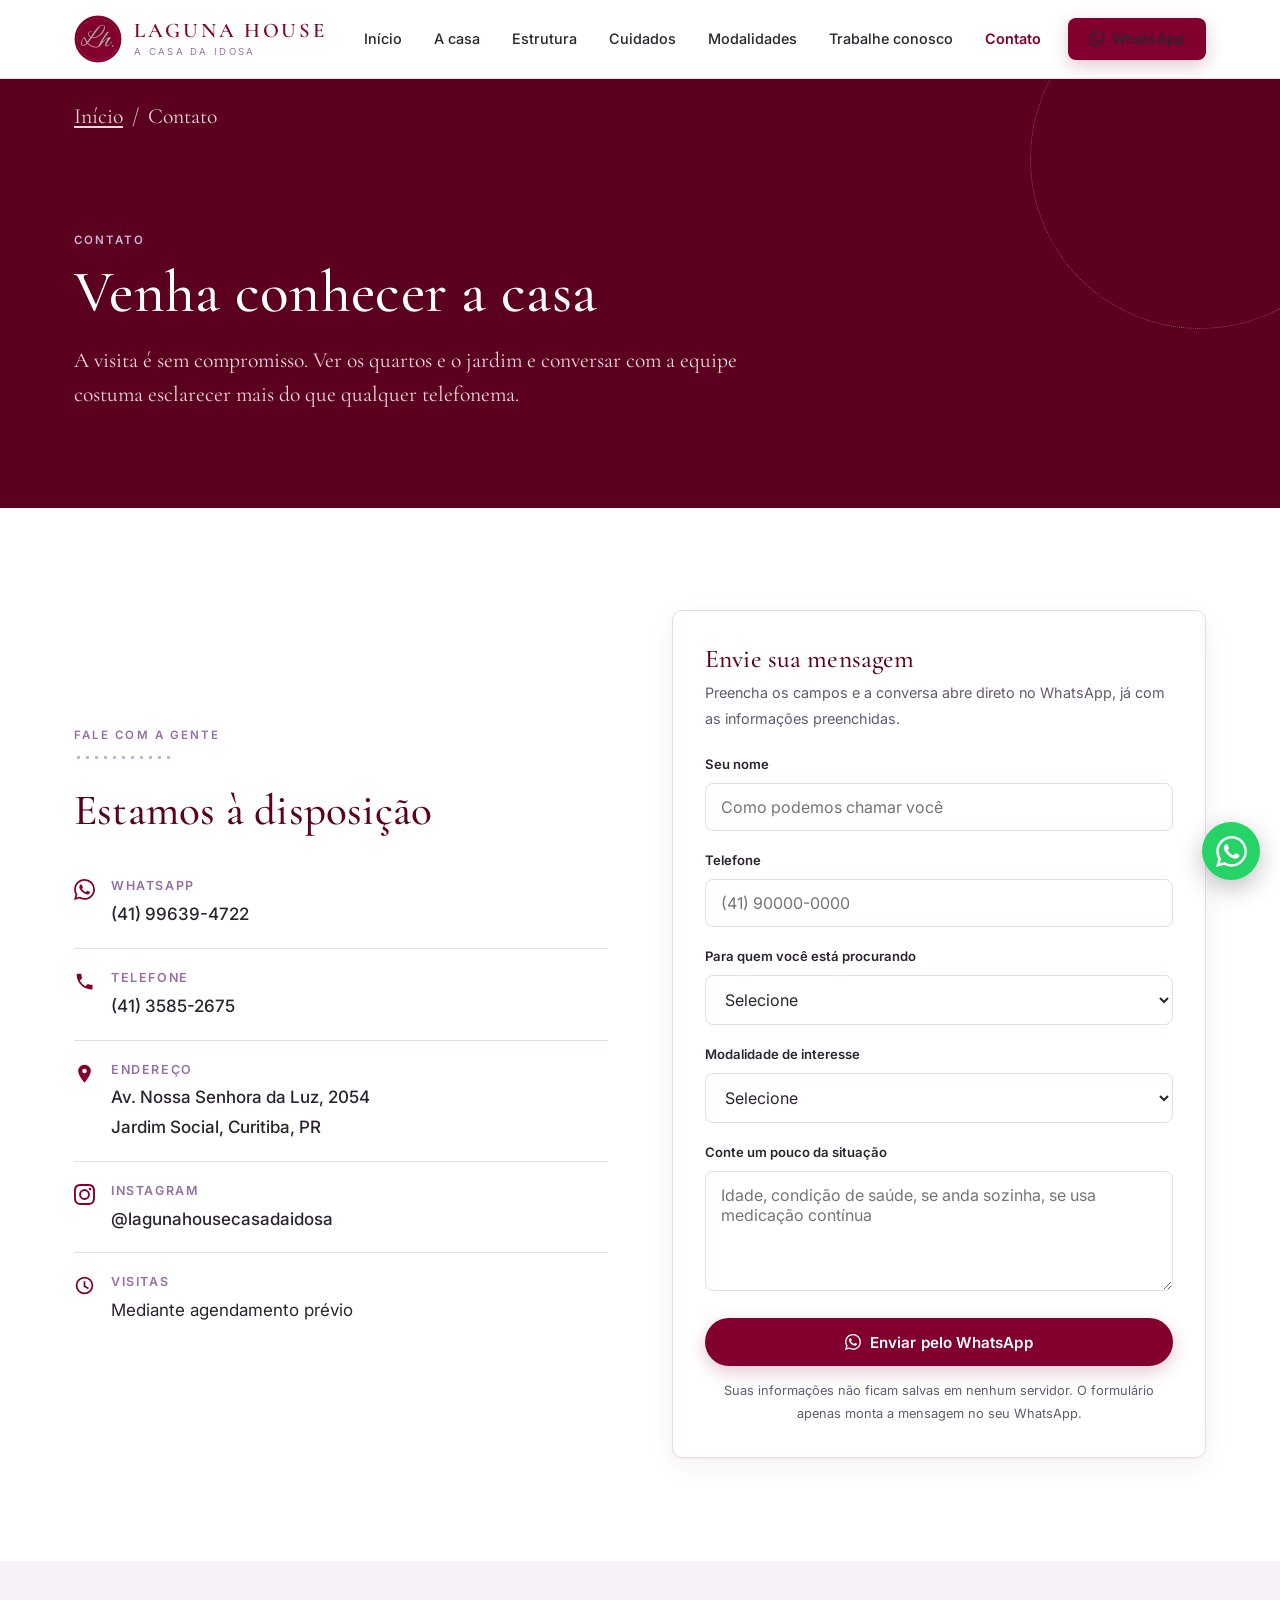
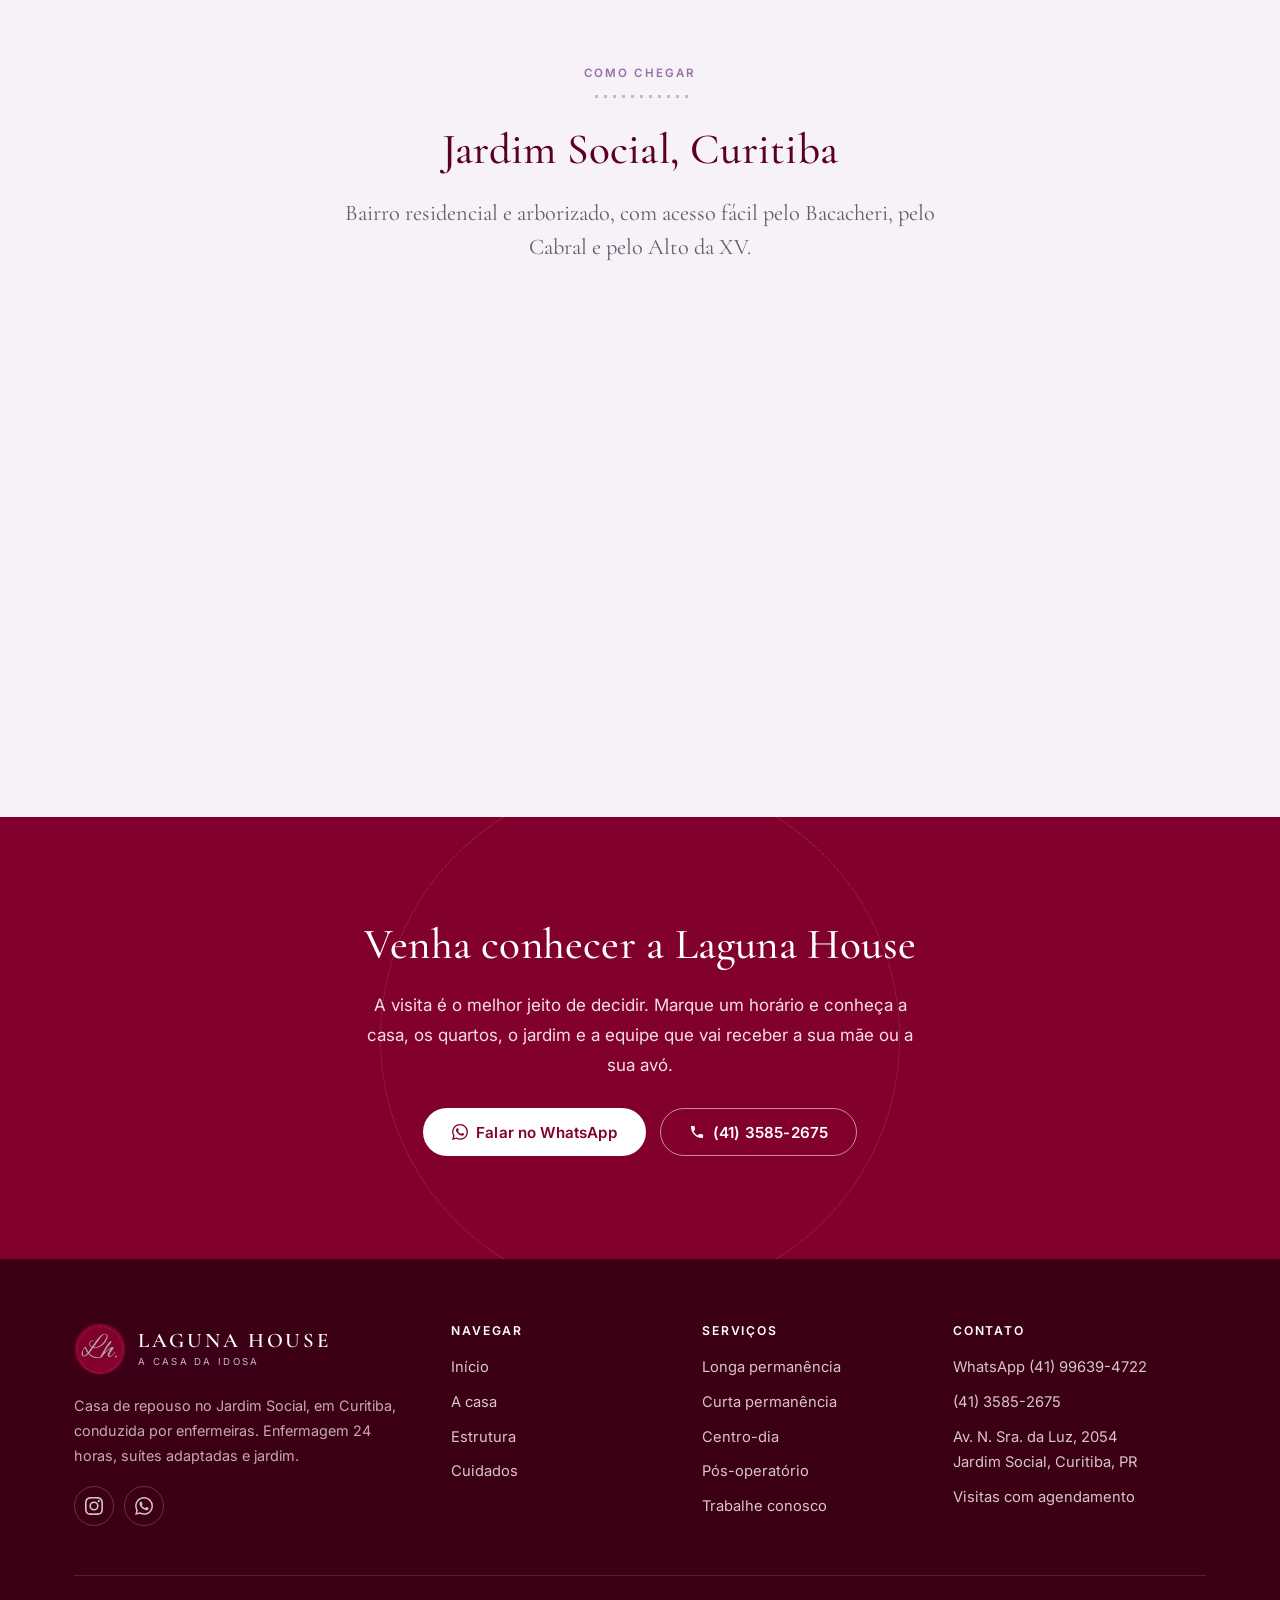
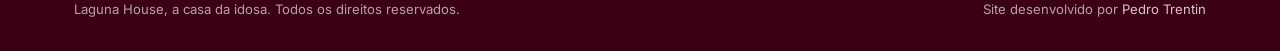
==== contato.html @ b77cc1f8 "primeira versao do site da laguna house" ====
<!doctype html>
<html lang="pt-BR">
<head>
<meta charset="utf-8">
<meta name="viewport" content="width=device-width,initial-scale=1">
<title>Contato e localização | Laguna House</title>
<meta name="description" content="WhatsApp (41) 99639-4722, telefone (41) 3585-2675 e endereço na Av. Nossa Senhora da Luz, 2054, Jardim Social, Curitiba. Agende uma visita.">
<meta name="author" content="Laguna House">
<meta name="robots" content="index,follow">
<link rel="canonical" href="https://lagunahouse.vercel.app/contato.html">
<meta property="og:type" content="website">
<meta property="og:locale" content="pt_BR">
<meta property="og:site_name" content="Laguna House">
<meta property="og:title" content="Contato e localização | Laguna House">
<meta property="og:description" content="WhatsApp (41) 99639-4722, telefone (41) 3585-2675 e endereço na Av. Nossa Senhora da Luz, 2054, Jardim Social, Curitiba. Agende uma visita.">
<meta property="og:url" content="https://lagunahouse.vercel.app/contato.html">
<meta property="og:image" content="https://lagunahouse.vercel.app/img/og.jpg">
<meta property="og:image:width" content="1200">
<meta property="og:image:height" content="630">
<meta name="twitter:card" content="summary_large_image">
<meta name="geo.region" content="BR-PR">
<meta name="geo.placename" content="Curitiba">
<meta name="theme-color" content="#82002D">
<link rel="icon" href="/favicon.ico" sizes="any"><link rel="apple-touch-icon" href="/img/apple-touch-icon.png">
<link rel="preconnect" href="https://fonts.googleapis.com">
<link rel="preconnect" href="https://fonts.gstatic.com" crossorigin>
<link href="https://fonts.googleapis.com/css2?family=Cormorant+Garamond:wght@400;500;600&family=Inter:wght@400;500;600&display=swap" rel="stylesheet">
<link rel="stylesheet" href="assets/site.css">
</head>
<body>
<a class="pular" href="#conteudo">Pular para o conteúdo</a>
<header class="topo">
  <div class="wrap topo-in">
    <a class="marca" href="index.html" aria-label="Laguna House, página inicial">
      <img src="img/selo-96.webp" alt="" width="48" height="48">
      <span class="marca-txt"><span class="marca-nome">Laguna House</span><span class="marca-sub">A casa da idosa</span></span>
    </a>
    <button class="menu-btn" aria-label="Abrir menu" aria-expanded="false" aria-controls="menu">
      <svg viewBox="0 0 24 24" aria-hidden="true"><path d="M3 6h18v2H3V6zm0 5h18v2H3v-2zm0 5h18v2H3v-2z"/></svg>
    </button>
    <nav class="nav" id="menu" aria-label="Menu principal">
      <a href="index.html" data-rota="index">Início</a>
      <a href="sobre.html" data-rota="sobre">A casa</a>
      <a href="estrutura.html" data-rota="estrutura">Estrutura</a>
      <a href="cuidados.html" data-rota="cuidados">Cuidados</a>
      <a href="modalidades.html" data-rota="modalidades">Modalidades</a>
      <a href="trabalhe-conosco.html" data-rota="trabalhe-conosco">Trabalhe conosco</a>
      <a href="contato.html" data-rota="contato" class="ativo">Contato</a>
      <a class="btn btn-primario" href="https://wa.me/5541996394722?text=Ol%C3%A1%21%20Vim%20pelo%20site%20e%20gostaria%20de%20informa%C3%A7%C3%B5es%20sobre%20a%20Laguna%20House." target="_blank" rel="noopener"><svg class="ico" viewBox="0 0 24 24" aria-hidden="true" focusable="false"><path d="M17.5 14.4c-.3-.15-1.76-.87-2.03-.97-.27-.1-.47-.15-.67.15-.2.3-.77.97-.94 1.16-.17.2-.35.22-.64.08-.3-.15-1.26-.47-2.4-1.48-.88-.79-1.48-1.76-1.65-2.06-.17-.3-.02-.46.13-.6.13-.14.3-.35.44-.53.15-.17.2-.3.3-.5.1-.19.05-.37-.02-.52-.08-.15-.67-1.61-.92-2.2-.24-.58-.49-.5-.67-.51h-.57c-.2 0-.52.07-.79.37-.27.3-1.04 1.02-1.04 2.48s1.07 2.87 1.21 3.07c.15.2 2.1 3.2 5.08 4.49.71.3 1.26.49 1.7.62.71.23 1.36.2 1.87.12.57-.09 1.75-.72 2-1.41.25-.7.25-1.29.18-1.42-.08-.12-.28-.2-.57-.34m-5.42 7.4a9.87 9.87 0 0 1-5.03-1.38l-.36-.21-3.74.98 1-3.65-.24-.37A9.86 9.86 0 0 1 2.2 11.9C2.2 6.45 6.63 2.02 12.08 2.02a9.82 9.82 0 0 1 6.99 2.9 9.83 9.83 0 0 1 2.89 6.99c0 5.45-4.44 9.88-9.88 9.88m8.41-18.3A11.82 11.82 0 0 0 12.08 0C5.52 0 .19 5.34.18 11.9c0 2.1.55 4.14 1.59 5.95L.08 24l6.3-1.65a11.88 11.88 0 0 0 5.69 1.45h.01c6.55 0 11.89-5.34 11.89-11.9a11.82 11.82 0 0 0-3.48-8.4z"/></svg> WhatsApp</a>
    </nav>
  </div>
</header><main id="conteudo"><section class="hero-int">
  <div class="wrap">
    <p class="trilha"><a href="index.html">Início</a> <span>/</span> Contato</p>
    <div class="hero-int-in">
      <span class="etiqueta">Contato</span>
      <h1>Venha conhecer a casa</h1>
      <p>A visita é sem compromisso. Ver os quartos e o jardim e conversar com a equipe costuma esclarecer mais do que qualquer telefonema.</p>
    </div>
  </div>
</section>

<section class="sec">
  <div class="wrap">
    <div class="duo">
      <div class="duo-txt">
        <span class="etiqueta">Fale com a gente</span>
        <div class="fio"></div>
        <h2>Estamos à disposição</h2>
        <ul class="linhas-contato">
          <li><svg class="ico" viewBox="0 0 24 24" aria-hidden="true" focusable="false"><path d="M17.5 14.4c-.3-.15-1.76-.87-2.03-.97-.27-.1-.47-.15-.67.15-.2.3-.77.97-.94 1.16-.17.2-.35.22-.64.08-.3-.15-1.26-.47-2.4-1.48-.88-.79-1.48-1.76-1.65-2.06-.17-.3-.02-.46.13-.6.13-.14.3-.35.44-.53.15-.17.2-.3.3-.5.1-.19.05-.37-.02-.52-.08-.15-.67-1.61-.92-2.2-.24-.58-.49-.5-.67-.51h-.57c-.2 0-.52.07-.79.37-.27.3-1.04 1.02-1.04 2.48s1.07 2.87 1.21 3.07c.15.2 2.1 3.2 5.08 4.49.71.3 1.26.49 1.7.62.71.23 1.36.2 1.87.12.57-.09 1.75-.72 2-1.41.25-.7.25-1.29.18-1.42-.08-.12-.28-.2-.57-.34m-5.42 7.4a9.87 9.87 0 0 1-5.03-1.38l-.36-.21-3.74.98 1-3.65-.24-.37A9.86 9.86 0 0 1 2.2 11.9C2.2 6.45 6.63 2.02 12.08 2.02a9.82 9.82 0 0 1 6.99 2.9 9.83 9.83 0 0 1 2.89 6.99c0 5.45-4.44 9.88-9.88 9.88m8.41-18.3A11.82 11.82 0 0 0 12.08 0C5.52 0 .19 5.34.18 11.9c0 2.1.55 4.14 1.59 5.95L.08 24l6.3-1.65a11.88 11.88 0 0 0 5.69 1.45h.01c6.55 0 11.89-5.34 11.89-11.9a11.82 11.82 0 0 0-3.48-8.4z"/></svg><div><strong>WhatsApp</strong><a href="https://wa.me/5541996394722?text=Ol%C3%A1%21%20Vim%20pelo%20site%20e%20gostaria%20de%20informa%C3%A7%C3%B5es%20sobre%20a%20Laguna%20House." target="_blank" rel="noopener">(41) 99639-4722</a></div></li>
          <li><svg class="ico" viewBox="0 0 24 24" aria-hidden="true" focusable="false"><path d="M6.6 10.8a15.1 15.1 0 0 0 6.6 6.6l2.2-2.2c.3-.3.7-.4 1.1-.2 1.2.4 2.4.6 3.7.6.6 0 1 .4 1 1V20c0 .6-.4 1-1 1A17 17 0 0 1 3 4c0-.6.4-1 1-1h3.5c.6 0 1 .4 1 1 0 1.3.2 2.5.6 3.7.1.4 0 .8-.2 1.1l-2.3 2z"/></svg><div><strong>Telefone</strong><a href="tel:+554135852675">(41) 3585-2675</a></div></li>
          <li><svg class="ico" viewBox="0 0 24 24" aria-hidden="true" focusable="false"><path d="M12 2a7.2 7.2 0 0 0-7.2 7.2C4.8 14.6 12 22.5 12 22.5s7.2-7.9 7.2-13.3A7.2 7.2 0 0 0 12 2zm0 9.8a2.6 2.6 0 1 1 0-5.2 2.6 2.6 0 0 1 0 5.2z"/></svg><div><strong>Endereço</strong><a href="https://www.google.com/maps/search/?api=1&query=Av.+Nossa+Senhora+da+Luz,+2054,+Jardim+Social,+Curitiba+PR" target="_blank" rel="noopener">Av. Nossa Senhora da Luz, 2054<br>Jardim Social, Curitiba, PR</a></div></li>
          <li><svg class="ico" viewBox="0 0 24 24" aria-hidden="true" focusable="false"><path d="M12 2.16c3.2 0 3.58.01 4.85.07 3.25.15 4.77 1.7 4.92 4.92.06 1.27.07 1.65.07 4.85 0 3.2-.01 3.58-.07 4.85-.15 3.23-1.66 4.77-4.92 4.92-1.27.06-1.64.07-4.85.07-3.2 0-3.58-.01-4.85-.07-3.26-.15-4.77-1.7-4.92-4.92-.06-1.27-.07-1.64-.07-4.85 0-3.2.01-3.58.07-4.85.15-3.23 1.66-4.77 4.92-4.92 1.27-.06 1.65-.07 4.85-.07zm0-2.16C8.74 0 8.33.01 7.05.07 2.7.27.28 2.69.07 7.05.01 8.33 0 8.74 0 12s.01 3.67.07 4.95c.2 4.36 2.62 6.78 6.98 6.98 1.28.06 1.69.07 4.95.07s3.67-.01 4.95-.07c4.35-.2 6.78-2.62 6.98-6.98.06-1.28.07-1.69.07-4.95s-.01-3.67-.07-4.95c-.2-4.35-2.62-6.78-6.98-6.98C15.67.01 15.26 0 12 0zm0 5.84a6.16 6.16 0 1 0 0 12.32 6.16 6.16 0 0 0 0-12.32zM12 16a4 4 0 1 1 0-8 4 4 0 0 1 0 8zm6.4-11.85a1.44 1.44 0 1 0 0 2.89 1.44 1.44 0 0 0 0-2.89z"/></svg><div><strong>Instagram</strong><a href="https://www.instagram.com/lagunahousecasadaidosa" target="_blank" rel="noopener">@lagunahousecasadaidosa</a></div></li>
          <li><svg class="ico" viewBox="0 0 24 24" aria-hidden="true" focusable="false"><path d="M12 2a10 10 0 1 0 0 20 10 10 0 0 0 0-20zm0 18a8 8 0 1 1 0-16 8 8 0 0 1 0 16zm1-13h-2v6.4l5 3 1-1.7-4-2.4V7z"/></svg><div><strong>Visitas</strong><span>Mediante agendamento prévio</span></div></li>
        </ul>
        <div class="rev"><strong>Confirmar:</strong> horário de atendimento ao telefone, horário e regra de visitas, e se existe e-mail institucional para colocar aqui. Confirmar também os dois telefones, o número 2054 e o CEP, porque o endereço e os contatos vieram do perfil no Escolha Sênior e do Instagram. O CEP foi retirado do site até a confirmação, porque a faixa que aparece no perfil não corresponde ao Jardim Social.</div>
      </div>
      <div>
        <form class="form" data-zap="5541996394722" data-titulo="Contato pelo site da Laguna House">
          <h3 style="margin-bottom:.2em">Envie sua mensagem</h3>
          <p style="font-size:.9rem;color:var(--tinta-suave);margin-bottom:22px">Preencha os campos e a conversa abre direto no WhatsApp, já com as informações preenchidas.</p>
          <div class="campo">
            <label for="c-nome">Seu nome</label>
            <input id="c-nome" name="nome" type="text" required placeholder="Como podemos chamar você">
          </div>
          <div class="campo">
            <label for="c-tel">Telefone</label>
            <input id="c-tel" name="telefone" type="tel" placeholder="(41) 90000-0000">
          </div>
          <div class="campo">
            <label for="c-parentesco">Para quem você está procurando</label>
            <select id="c-parentesco" name="parentesco">
              <option value="">Selecione</option>
              <option>Minha mãe</option>
              <option>Minha avó</option>
              <option>Minha tia</option>
              <option>Para mim</option>
              <option>Outro</option>
            </select>
          </div>
          <div class="campo">
            <label for="c-modalidade">Modalidade de interesse</label>
            <select id="c-modalidade" name="modalidade">
              <option value="">Selecione</option>
              <option>Longa permanência</option>
              <option>Curta permanência</option>
              <option>Centro-dia</option>
              <option>Pós-operatório</option>
              <option>Ainda não sei</option>
            </select>
          </div>
          <div class="campo">
            <label for="c-msg">Conte um pouco da situação</label>
            <textarea id="c-msg" name="mensagem" placeholder="Idade, condição de saúde, se anda sozinha, se usa medicação contínua"></textarea>
          </div>
          <button class="btn btn-primario" type="submit"><svg class="ico" viewBox="0 0 24 24" aria-hidden="true" focusable="false"><path d="M17.5 14.4c-.3-.15-1.76-.87-2.03-.97-.27-.1-.47-.15-.67.15-.2.3-.77.97-.94 1.16-.17.2-.35.22-.64.08-.3-.15-1.26-.47-2.4-1.48-.88-.79-1.48-1.76-1.65-2.06-.17-.3-.02-.46.13-.6.13-.14.3-.35.44-.53.15-.17.2-.3.3-.5.1-.19.05-.37-.02-.52-.08-.15-.67-1.61-.92-2.2-.24-.58-.49-.5-.67-.51h-.57c-.2 0-.52.07-.79.37-.27.3-1.04 1.02-1.04 2.48s1.07 2.87 1.21 3.07c.15.2 2.1 3.2 5.08 4.49.71.3 1.26.49 1.7.62.71.23 1.36.2 1.87.12.57-.09 1.75-.72 2-1.41.25-.7.25-1.29.18-1.42-.08-.12-.28-.2-.57-.34m-5.42 7.4a9.87 9.87 0 0 1-5.03-1.38l-.36-.21-3.74.98 1-3.65-.24-.37A9.86 9.86 0 0 1 2.2 11.9C2.2 6.45 6.63 2.02 12.08 2.02a9.82 9.82 0 0 1 6.99 2.9 9.83 9.83 0 0 1 2.89 6.99c0 5.45-4.44 9.88-9.88 9.88m8.41-18.3A11.82 11.82 0 0 0 12.08 0C5.52 0 .19 5.34.18 11.9c0 2.1.55 4.14 1.59 5.95L.08 24l6.3-1.65a11.88 11.88 0 0 0 5.69 1.45h.01c6.55 0 11.89-5.34 11.89-11.9a11.82 11.82 0 0 0-3.48-8.4z"/></svg> Enviar pelo WhatsApp</button>
          <p class="aviso-form">Suas informações não ficam salvas em nenhum servidor. O formulário apenas monta a mensagem no seu WhatsApp.</p>
        </form>
        <div class="rev"><strong>Alternativa:</strong> se preferirem receber por e-mail em vez de WhatsApp, dá para trocar por um formulário com Formspree. Do jeito que está hoje, nada depende de serviço externo e nada quebra.</div>
      </div>
    </div>
  </div>
</section>

<section class="sec sec-lilas">
  <div class="wrap">
    <div class="centro" style="max-width:620px;margin:0 auto 40px">
      <span class="etiqueta">Como chegar</span>
      <div class="fio"></div>
      <h2>Jardim Social, Curitiba</h2>
      <p class="chamada">Bairro residencial e arborizado, com acesso fácil pelo Bacacheri, pelo Cabral e pelo Alto da XV.</p>
    </div>
    <iframe class="mapa" loading="lazy" title="Mapa com a localização da Laguna House" referrerpolicy="no-referrer-when-downgrade" allowfullscreen src="https://www.google.com/maps?q=Av.+Nossa+Senhora+da+Luz,+2054,+Jardim+Social,+Curitiba+-+PR&output=embed"></iframe>
  </div>
</section>

<section class="sec cta-final">
  <div class="wrap">
    <h2>Venha conhecer a Laguna House</h2>
    <p>A visita é o melhor jeito de decidir. Marque um horário e conheça a casa, os quartos, o jardim e a equipe que vai receber a sua mãe ou a sua avó.</p>
    <div class="btns centro" style="justify-content:center;margin-top:28px">
      <a class="btn btn-claro" href="https://wa.me/5541996394722?text=Ol%C3%A1%21%20Vim%20pelo%20site%20e%20gostaria%20de%20informa%C3%A7%C3%B5es%20sobre%20a%20Laguna%20House." target="_blank" rel="noopener"><svg class="ico" viewBox="0 0 24 24" aria-hidden="true" focusable="false"><path d="M17.5 14.4c-.3-.15-1.76-.87-2.03-.97-.27-.1-.47-.15-.67.15-.2.3-.77.97-.94 1.16-.17.2-.35.22-.64.08-.3-.15-1.26-.47-2.4-1.48-.88-.79-1.48-1.76-1.65-2.06-.17-.3-.02-.46.13-.6.13-.14.3-.35.44-.53.15-.17.2-.3.3-.5.1-.19.05-.37-.02-.52-.08-.15-.67-1.61-.92-2.2-.24-.58-.49-.5-.67-.51h-.57c-.2 0-.52.07-.79.37-.27.3-1.04 1.02-1.04 2.48s1.07 2.87 1.21 3.07c.15.2 2.1 3.2 5.08 4.49.71.3 1.26.49 1.7.62.71.23 1.36.2 1.87.12.57-.09 1.75-.72 2-1.41.25-.7.25-1.29.18-1.42-.08-.12-.28-.2-.57-.34m-5.42 7.4a9.87 9.87 0 0 1-5.03-1.38l-.36-.21-3.74.98 1-3.65-.24-.37A9.86 9.86 0 0 1 2.2 11.9C2.2 6.45 6.63 2.02 12.08 2.02a9.82 9.82 0 0 1 6.99 2.9 9.83 9.83 0 0 1 2.89 6.99c0 5.45-4.44 9.88-9.88 9.88m8.41-18.3A11.82 11.82 0 0 0 12.08 0C5.52 0 .19 5.34.18 11.9c0 2.1.55 4.14 1.59 5.95L.08 24l6.3-1.65a11.88 11.88 0 0 0 5.69 1.45h.01c6.55 0 11.89-5.34 11.89-11.9a11.82 11.82 0 0 0-3.48-8.4z"/></svg> Falar no WhatsApp</a>
      <a class="btn btn-vazado-claro" href="tel:+554135852675"><svg class="ico" viewBox="0 0 24 24" aria-hidden="true" focusable="false"><path d="M6.6 10.8a15.1 15.1 0 0 0 6.6 6.6l2.2-2.2c.3-.3.7-.4 1.1-.2 1.2.4 2.4.6 3.7.6.6 0 1 .4 1 1V20c0 .6-.4 1-1 1A17 17 0 0 1 3 4c0-.6.4-1 1-1h3.5c.6 0 1 .4 1 1 0 1.3.2 2.5.6 3.7.1.4 0 .8-.2 1.1l-2.3 2z"/></svg> (41) 3585-2675</a>
    </div>
  </div>
</section>
</main><footer class="rodape">
  <div class="wrap">
    <div class="rodape-grade">
      <div>
        <a class="marca" href="index.html">
          <img src="img/selo-96.webp" alt="" width="52" height="52">
          <span class="marca-txt"><span class="marca-nome">Laguna House</span><span class="marca-sub">A casa da idosa</span></span>
        </a>
        <p class="rodape-sobre">Casa de repouso no Jardim Social, em Curitiba, conduzida por enfermeiras. Enfermagem 24 horas, suítes adaptadas e jardim.</p>
        <div class="redes">
          <a href="https://www.instagram.com/lagunahousecasadaidosa" target="_blank" rel="noopener" aria-label="Instagram da Laguna House"><svg class="" viewBox="0 0 24 24" aria-hidden="true" focusable="false"><path d="M12 2.16c3.2 0 3.58.01 4.85.07 3.25.15 4.77 1.7 4.92 4.92.06 1.27.07 1.65.07 4.85 0 3.2-.01 3.58-.07 4.85-.15 3.23-1.66 4.77-4.92 4.92-1.27.06-1.64.07-4.85.07-3.2 0-3.58-.01-4.85-.07-3.26-.15-4.77-1.7-4.92-4.92-.06-1.27-.07-1.64-.07-4.85 0-3.2.01-3.58.07-4.85.15-3.23 1.66-4.77 4.92-4.92 1.27-.06 1.65-.07 4.85-.07zm0-2.16C8.74 0 8.33.01 7.05.07 2.7.27.28 2.69.07 7.05.01 8.33 0 8.74 0 12s.01 3.67.07 4.95c.2 4.36 2.62 6.78 6.98 6.98 1.28.06 1.69.07 4.95.07s3.67-.01 4.95-.07c4.35-.2 6.78-2.62 6.98-6.98.06-1.28.07-1.69.07-4.95s-.01-3.67-.07-4.95c-.2-4.35-2.62-6.78-6.98-6.98C15.67.01 15.26 0 12 0zm0 5.84a6.16 6.16 0 1 0 0 12.32 6.16 6.16 0 0 0 0-12.32zM12 16a4 4 0 1 1 0-8 4 4 0 0 1 0 8zm6.4-11.85a1.44 1.44 0 1 0 0 2.89 1.44 1.44 0 0 0 0-2.89z"/></svg></a>
          <a href="https://wa.me/5541996394722?text=Ol%C3%A1%21%20Vim%20pelo%20site%20e%20gostaria%20de%20informa%C3%A7%C3%B5es%20sobre%20a%20Laguna%20House." target="_blank" rel="noopener" aria-label="WhatsApp da Laguna House"><svg class="" viewBox="0 0 24 24" aria-hidden="true" focusable="false"><path d="M17.5 14.4c-.3-.15-1.76-.87-2.03-.97-.27-.1-.47-.15-.67.15-.2.3-.77.97-.94 1.16-.17.2-.35.22-.64.08-.3-.15-1.26-.47-2.4-1.48-.88-.79-1.48-1.76-1.65-2.06-.17-.3-.02-.46.13-.6.13-.14.3-.35.44-.53.15-.17.2-.3.3-.5.1-.19.05-.37-.02-.52-.08-.15-.67-1.61-.92-2.2-.24-.58-.49-.5-.67-.51h-.57c-.2 0-.52.07-.79.37-.27.3-1.04 1.02-1.04 2.48s1.07 2.87 1.21 3.07c.15.2 2.1 3.2 5.08 4.49.71.3 1.26.49 1.7.62.71.23 1.36.2 1.87.12.57-.09 1.75-.72 2-1.41.25-.7.25-1.29.18-1.42-.08-.12-.28-.2-.57-.34m-5.42 7.4a9.87 9.87 0 0 1-5.03-1.38l-.36-.21-3.74.98 1-3.65-.24-.37A9.86 9.86 0 0 1 2.2 11.9C2.2 6.45 6.63 2.02 12.08 2.02a9.82 9.82 0 0 1 6.99 2.9 9.83 9.83 0 0 1 2.89 6.99c0 5.45-4.44 9.88-9.88 9.88m8.41-18.3A11.82 11.82 0 0 0 12.08 0C5.52 0 .19 5.34.18 11.9c0 2.1.55 4.14 1.59 5.95L.08 24l6.3-1.65a11.88 11.88 0 0 0 5.69 1.45h.01c6.55 0 11.89-5.34 11.89-11.9a11.82 11.82 0 0 0-3.48-8.4z"/></svg></a>
        </div>
      </div>
      <div>
        <h4>Navegar</h4>
        <ul>
          <li><a href="index.html">Início</a></li>
          <li><a href="sobre.html">A casa</a></li>
          <li><a href="estrutura.html">Estrutura</a></li>
          <li><a href="cuidados.html">Cuidados</a></li>
        </ul>
      </div>
      <div>
        <h4>Serviços</h4>
        <ul>
          <li><a href="modalidades.html">Longa permanência</a></li>
          <li><a href="modalidades.html">Curta permanência</a></li>
          <li><a href="modalidades.html">Centro-dia</a></li>
          <li><a href="modalidades.html">Pós-operatório</a></li>
          <li><a href="trabalhe-conosco.html">Trabalhe conosco</a></li>
        </ul>
      </div>
      <div>
        <h4>Contato</h4>
        <ul>
          <li><a href="https://wa.me/5541996394722?text=Ol%C3%A1%21%20Vim%20pelo%20site%20e%20gostaria%20de%20informa%C3%A7%C3%B5es%20sobre%20a%20Laguna%20House." target="_blank" rel="noopener">WhatsApp (41) 99639-4722</a></li>
          <li><a href="tel:+554135852675">(41) 3585-2675</a></li>
          <li><a href="https://www.google.com/maps/search/?api=1&query=Av.+Nossa+Senhora+da+Luz,+2054,+Jardim+Social,+Curitiba+PR" target="_blank" rel="noopener">Av. N. Sra. da Luz, 2054<br>Jardim Social, Curitiba, PR</a></li>
          <li>Visitas com agendamento</li>
        </ul>
      </div>
    </div>
    <div class="rodape-base">
      <span>Laguna House, a casa da idosa. Todos os direitos reservados.</span>
      <span>Site desenvolvido por <a href="https://www.instagram.com/ph.trentin" target="_blank" rel="noopener">Pedro Trentin</a></span>
    </div>
  </div>
</footer>
<a class="zap" href="https://wa.me/5541996394722?text=Ol%C3%A1%21%20Vim%20pelo%20site%20e%20gostaria%20de%20informa%C3%A7%C3%B5es%20sobre%20a%20Laguna%20House." target="_blank" rel="noopener" aria-label="Falar no WhatsApp"><svg class="" viewBox="0 0 24 24" aria-hidden="true" focusable="false"><path d="M17.5 14.4c-.3-.15-1.76-.87-2.03-.97-.27-.1-.47-.15-.67.15-.2.3-.77.97-.94 1.16-.17.2-.35.22-.64.08-.3-.15-1.26-.47-2.4-1.48-.88-.79-1.48-1.76-1.65-2.06-.17-.3-.02-.46.13-.6.13-.14.3-.35.44-.53.15-.17.2-.3.3-.5.1-.19.05-.37-.02-.52-.08-.15-.67-1.61-.92-2.2-.24-.58-.49-.5-.67-.51h-.57c-.2 0-.52.07-.79.37-.27.3-1.04 1.02-1.04 2.48s1.07 2.87 1.21 3.07c.15.2 2.1 3.2 5.08 4.49.71.3 1.26.49 1.7.62.71.23 1.36.2 1.87.12.57-.09 1.75-.72 2-1.41.25-.7.25-1.29.18-1.42-.08-.12-.28-.2-.57-.34m-5.42 7.4a9.87 9.87 0 0 1-5.03-1.38l-.36-.21-3.74.98 1-3.65-.24-.37A9.86 9.86 0 0 1 2.2 11.9C2.2 6.45 6.63 2.02 12.08 2.02a9.82 9.82 0 0 1 6.99 2.9 9.83 9.83 0 0 1 2.89 6.99c0 5.45-4.44 9.88-9.88 9.88m8.41-18.3A11.82 11.82 0 0 0 12.08 0C5.52 0 .19 5.34.18 11.9c0 2.1.55 4.14 1.59 5.95L.08 24l6.3-1.65a11.88 11.88 0 0 0 5.69 1.45h.01c6.55 0 11.89-5.34 11.89-11.9a11.82 11.82 0 0 0-3.48-8.4z"/></svg></a>
<button id="revBotao" type="button">Sair do modo revisão</button><script src="assets/site.js"></script></body></html>
---- assets/site.css ----
/* Laguna House, folha de estilo unica */

:root{
  --bordo:#82002D;
  --bordo-esc:#5C0020;
  --bordo-claro:#A83354;
  --lilas:#9470A6;
  --lilas-claro:#C9B4D2;
  --lilas-fundo:#F7F1F8;
  --creme:#FBF7F3;
  --branco:#FFFFFF;
  --tinta:#2B2430;
  --tinta-suave:#645A6D;
  --linha:#E6DCE8;
  --sombra:0 1px 2px rgba(43,36,48,.05), 0 8px 28px rgba(92,0,32,.06);
  --sombra-alta:0 2px 6px rgba(43,36,48,.06), 0 18px 48px rgba(92,0,32,.12);
  --raio:10px;
  --max:1180px;
  --serif:"Cormorant Garamond",Georgia,"Times New Roman",serif;
  --sans:"Inter",-apple-system,BlinkMacSystemFont,"Segoe UI",Roboto,Helvetica,Arial,sans-serif;
}

*,*::before,*::after{box-sizing:border-box}
html{scroll-behavior:smooth;-webkit-text-size-adjust:100%}
body{
  margin:0;background:var(--branco);color:var(--tinta);
  font-family:var(--sans);font-size:17px;line-height:1.75;
  font-weight:400;-webkit-font-smoothing:antialiased;
}
img{max-width:100%;height:auto;display:block}
a{color:var(--bordo);text-decoration:none}
a:hover{text-decoration:underline}
h1,h2,h3,h4{font-family:var(--serif);font-weight:500;color:var(--bordo-esc);margin:0 0 .5em;letter-spacing:.005em;text-wrap:balance}
h1{font-size:clamp(2.3rem,5.2vw,3.7rem);line-height:1.1}
h2{font-size:clamp(1.85rem,3.6vw,2.7rem);line-height:1.15}
h3{font-size:clamp(1.3rem,2.2vw,1.6rem);line-height:1.25}
h4{font-size:1.12rem;line-height:1.35}
p{margin:0 0 1.15em}
ul{margin:0 0 1.15em;padding-left:1.15em}
li{margin-bottom:.45em}
:focus-visible{outline:3px solid var(--lilas);outline-offset:3px;border-radius:4px}

.wrap{max-width:var(--max);margin:0 auto;padding:0 24px}
.wrap-estreito{max-width:760px;margin:0 auto;padding:0 24px}
.sec{padding:clamp(56px,8vw,104px) 0}
.sec-lilas{background:var(--lilas-fundo)}
.sec-creme{background:var(--creme)}
.sec-bordo{background:var(--bordo-esc);color:#F3E7EC}
.sec-bordo h2,.sec-bordo h3{color:#fff}
.sec-bordo a{color:#F0D3DC}
.centro{text-align:center}
.pular{position:absolute;left:-9999px}
.pular:focus{left:16px;top:16px;z-index:200;background:#fff;padding:12px 18px;border-radius:8px;box-shadow:var(--sombra-alta)}

/* etiqueta de seção */
.etiqueta{
  font-family:var(--sans);font-size:.72rem;font-weight:600;letter-spacing:.18em;
  text-transform:uppercase;color:var(--lilas);margin:0 0 .9em;display:block
}
.sec-bordo .etiqueta{color:var(--lilas-claro)}
.chamada{font-family:var(--serif);font-size:clamp(1.15rem,2vw,1.4rem);line-height:1.55;color:var(--tinta-suave)}
.sec-bordo .chamada{color:#E4D2DA}

/* fio pontilhado, eco do selo */
.fio{
  height:5px;width:96px;margin:0 0 26px;
  background-image:radial-gradient(circle,var(--lilas-claro) 1.6px,transparent 1.7px);
  background-size:9px 5px;background-repeat:repeat-x
}
.centro .fio{margin-left:auto;margin-right:auto}

/* ---------- botões ---------- */
.btn{
  display:inline-flex;align-items:center;gap:.55em;
  font-family:var(--sans);font-size:.95rem;font-weight:600;letter-spacing:.01em;
  padding:15px 28px;border-radius:999px;border:1.5px solid transparent;
  cursor:pointer;transition:.2s ease;text-decoration:none;line-height:1
}
.btn:hover{text-decoration:none;transform:translateY(-1px)}
.btn-primario{background:var(--bordo);color:#fff;box-shadow:0 6px 18px rgba(130,0,45,.22)}
.btn-primario:hover{background:var(--bordo-esc);color:#fff}
.btn-secundario{border-color:var(--lilas-claro);color:var(--bordo);background:rgba(255,255,255,.75)}
.btn-secundario:hover{border-color:var(--bordo);background:#fff}
.btn-claro{background:#fff;color:var(--bordo)}
.btn-claro:hover{background:#F7EEF1;color:var(--bordo-esc)}
.btn-vazado-claro{border-color:rgba(255,255,255,.55);color:#fff}
.btn-vazado-claro:hover{border-color:#fff;background:rgba(255,255,255,.1);color:#fff}
.btns{display:flex;flex-wrap:wrap;gap:14px}
.centro .btns{justify-content:center}
.ico{width:1.05em;height:1.05em;flex:none;fill:currentColor}

/* ---------- cabeçalho ---------- */
.topo{
  position:sticky;top:0;z-index:60;background:rgba(255,255,255,.94);
  backdrop-filter:blur(10px);border-bottom:1px solid var(--linha)
}
.topo-in{display:flex;align-items:center;gap:20px;min-height:78px}
.marca{display:flex;align-items:center;gap:12px;text-decoration:none}
.marca:hover{text-decoration:none}
.marca img{width:48px;height:48px;border-radius:50%;flex:none}
.marca-txt{display:flex;flex-direction:column;line-height:1}
.marca-nome{font-family:var(--serif);font-size:1.3rem;font-weight:600;letter-spacing:.13em;color:var(--bordo);text-transform:uppercase}
.marca-sub{font-family:var(--sans);font-size:.6rem;letter-spacing:.24em;text-transform:uppercase;color:var(--lilas);margin-top:5px}
.nav{margin-left:auto;display:flex;align-items:center;gap:6px}
.nav a{
  font-size:.9rem;font-weight:500;color:var(--tinta);padding:9px 13px;border-radius:8px;
  text-decoration:none;transition:.15s;white-space:nowrap
}
.nav a:hover{background:var(--lilas-fundo);color:var(--bordo);text-decoration:none}
.nav a.ativo{color:var(--bordo);font-weight:600}
.nav .btn{margin-left:8px;padding:12px 20px}
.menu-btn{
  display:none;margin-left:auto;background:none;border:1.5px solid var(--linha);
  border-radius:8px;padding:9px 11px;cursor:pointer;color:var(--bordo)
}
.menu-btn svg{width:22px;height:22px;display:block;fill:currentColor}

@media(max-width:1000px){
  .nav{
    position:fixed;inset:78px 0 auto;background:#fff;flex-direction:column;
    align-items:stretch;gap:0;padding:12px 24px 26px;border-bottom:1px solid var(--linha);
    box-shadow:var(--sombra-alta);display:none
  }
  .nav.aberto{display:flex}
  .nav a{padding:14px 4px;font-size:1.02rem;border-bottom:1px solid var(--linha);border-radius:0}
  .nav .btn{margin:16px 0 0;justify-content:center;border-bottom:none}
  .menu-btn{display:block}
}

/* ---------- hero ---------- */
.hero{position:relative;isolation:isolate;color:#fff;overflow:hidden}
.hero img.fundo{
  position:absolute;inset:0;width:100%;height:100%;object-fit:cover;z-index:-2
}
.hero::after{
  content:"";position:absolute;inset:0;z-index:-1;
  background:linear-gradient(105deg,rgba(70,0,24,.90) 0%,rgba(92,0,32,.78) 38%,rgba(92,0,32,.42) 70%,rgba(148,112,166,.30) 100%)
}
.hero-in{padding:clamp(80px,13vw,150px) 0 clamp(72px,11vw,130px);max-width:730px}
.hero h1{color:#fff;margin-bottom:.35em}
.hero .etiqueta{color:var(--lilas-claro)}
.hero p{font-family:var(--serif);font-size:clamp(1.2rem,2.3vw,1.5rem);line-height:1.55;color:#F0E3E8;max-width:600px}
.hero .btns{margin-top:34px}

.hero-int{background:var(--bordo-esc);color:#fff;position:relative;overflow:hidden}
.hero-int::before{
  content:"";position:absolute;right:-90px;top:-90px;width:340px;height:340px;border-radius:50%;
  border:1px dotted rgba(201,180,210,.45)
}
.hero-int-in{padding:clamp(56px,8vw,96px) 0;max-width:720px;position:relative}
.hero-int h1{color:#fff;margin-bottom:.3em}
.hero-int p{color:#EBD9E0;font-family:var(--serif);font-size:clamp(1.1rem,2vw,1.35rem);line-height:1.6;margin:0}
.hero-int .etiqueta{color:var(--lilas-claro)}

/* trilha */
.trilha{font-size:.82rem;color:#D8C2CC;padding:20px 0 0;position:relative}
.trilha a{color:#EAD6DE;text-decoration:underline;text-underline-offset:3px}
.trilha a:hover{color:#fff}
.trilha span{color:var(--lilas-claro);margin:0 4px}

/* ---------- grades e cartões ---------- */
.grade{display:grid;gap:26px}
.g2{grid-template-columns:repeat(2,1fr)}
.g3{grid-template-columns:repeat(3,1fr)}
.g4{grid-template-columns:repeat(4,1fr)}
@media(max-width:900px){.g3,.g4{grid-template-columns:repeat(2,1fr)}}
@media(max-width:620px){.g2,.g3,.g4{grid-template-columns:1fr}}

.cartao{
  background:#fff;border:1px solid var(--linha);border-radius:var(--raio);
  padding:30px 28px;box-shadow:var(--sombra);transition:.22s ease;height:100%
}
.cartao:hover{box-shadow:var(--sombra-alta);transform:translateY(-2px)}
.cartao h3{margin-bottom:.35em}
.cartao p:last-child{margin-bottom:0}
.cartao-selo{
  width:46px;height:46px;border-radius:50%;background:var(--lilas-fundo);
  display:flex;align-items:center;justify-content:center;margin-bottom:18px;
  border:1px dotted var(--lilas-claro)
}
.cartao-selo svg{width:23px;height:23px;fill:var(--bordo)}
.sec-lilas .cartao{background:#fff}

.cartao-foto{
  background:#fff;border:1px solid var(--linha);border-radius:var(--raio);overflow:hidden;
  box-shadow:var(--sombra);display:flex;flex-direction:column;transition:.22s ease
}
.cartao-foto:hover{box-shadow:var(--sombra-alta);transform:translateY(-2px)}
.cartao-foto img{aspect-ratio:4/3;object-fit:cover;width:100%}
.cartao-foto .corpo{padding:26px 26px 30px;flex:1;display:flex;flex-direction:column}
.cartao-foto .corpo p:last-of-type{margin-bottom:0}
.cartao-foto .lista{margin-top:14px}
.cartao-foto .rodape-cartao{margin-top:auto;padding-top:20px}

/* lista com marcador próprio */
.lista{list-style:none;padding:0;margin:0 0 1.15em}
.lista li{position:relative;padding-left:26px;margin-bottom:.6em}
.lista li::before{
  content:"";position:absolute;left:2px;top:.62em;width:9px;height:9px;border-radius:50%;
  background:var(--lilas-claro);border:1.5px solid var(--bordo);box-sizing:border-box
}
.sec-bordo .lista li::before{background:transparent;border-color:var(--lilas-claro)}

/* ---------- bloco foto + texto ---------- */
.duo{display:grid;grid-template-columns:1fr 1fr;gap:clamp(32px,5vw,64px);align-items:center}
.duo.inverso .duo-txt{order:2}
@media(max-width:860px){.duo{grid-template-columns:1fr}.duo.inverso .duo-txt{order:0}}
.duo-txt p:last-child{margin-bottom:0}
.moldura{position:relative}
.moldura img{border-radius:var(--raio);box-shadow:var(--sombra-alta);width:100%}
.moldura::before{
  content:"";position:absolute;inset:-14px -14px 26px 26px;border:1px dotted var(--lilas-claro);
  border-radius:var(--raio);z-index:-1
}
.arco img{border-radius:220px 220px var(--raio) var(--raio)}
.arco::before{border-radius:220px 220px var(--raio) var(--raio)}

/* ---------- destaques em faixa ---------- */
.faixa{background:var(--bordo-esc);color:#fff}
.faixa .grade{gap:0}
.faixa .item{padding:34px 26px;border-right:1px solid rgba(255,255,255,.14);text-align:center}
.faixa .item:last-child{border-right:none}
.faixa .item svg{width:28px;height:28px;fill:var(--lilas-claro);margin-bottom:12px}
.faixa .item strong{display:block;font-family:var(--serif);font-size:1.28rem;font-weight:500;color:#fff;margin-bottom:4px}
.faixa .item span{font-size:.88rem;color:#DCC7D1;line-height:1.5;display:block}
@media(max-width:900px){.faixa .item:nth-child(2){border-right:none}.faixa .item{border-bottom:1px solid rgba(255,255,255,.14)}}
@media(max-width:620px){.faixa .item{border-right:none}}

/* ---------- galeria ---------- */
.galeria{display:grid;grid-template-columns:repeat(3,1fr);gap:14px}
.galeria figure{margin:0;position:relative;overflow:hidden;border-radius:var(--raio);cursor:zoom-in;background:var(--lilas-fundo)}
.galeria img{width:100%;height:100%;object-fit:cover;transition:transform .5s ease}
.galeria figure:hover img{transform:scale(1.04)}
.galeria figcaption{
  position:absolute;left:0;right:0;bottom:0;padding:30px 16px 13px;color:#fff;font-size:.85rem;
  background:linear-gradient(transparent,rgba(45,0,16,.78));opacity:0;transition:.25s
}
.galeria figure:hover figcaption,.galeria figure:focus-within figcaption{opacity:1}
.galeria figure img{aspect-ratio:4/3}
.g-destaque{grid-column:span 2;grid-row:span 2}
.g-destaque img{aspect-ratio:auto;height:100%}
@media(max-width:760px){
  .galeria{grid-template-columns:repeat(2,1fr);gap:10px}
  .g-destaque{grid-column:span 2;grid-row:span 1}
  .g-destaque img{aspect-ratio:16/10}
}
@media(max-width:430px){
  .galeria{grid-template-columns:1fr}
  .g-destaque{grid-column:span 1}
}

/* lightbox */
.lb{position:fixed;inset:0;background:rgba(35,0,14,.94);z-index:120;display:none;align-items:center;justify-content:center;padding:24px}
.lb.on{display:flex}
.lb img{max-width:min(1100px,94vw);max-height:84vh;border-radius:8px;object-fit:contain}
.lb-txt{position:absolute;bottom:26px;left:0;right:0;text-align:center;color:#F0DDE4;font-size:.92rem;padding:0 24px}
.lb button{position:absolute;background:rgba(255,255,255,.12);border:none;color:#fff;width:50px;height:50px;border-radius:50%;cursor:pointer;font-size:1.5rem;line-height:1;display:flex;align-items:center;justify-content:center}
.lb button:hover{background:rgba(255,255,255,.25)}
.lb .fechar{top:22px;right:22px}
.lb .ant{left:22px;top:50%;transform:translateY(-50%)}
.lb .prox{right:22px;top:50%;transform:translateY(-50%)}
@media(max-width:620px){.lb .ant{left:10px}.lb .prox{right:10px}}

/* ---------- citação ---------- */
.citacao{
  display:flex;flex-direction:column;text-align:left;text-decoration:none;color:var(--tinta);
  background:#fff;border:1px solid var(--linha);border-left:3px solid var(--bordo);
  border-radius:var(--raio);padding:30px 30px 26px;box-shadow:var(--sombra);height:100%;
  transition:.22s ease
}
.citacao:hover{text-decoration:none;box-shadow:var(--sombra-alta);transform:translateY(-2px);border-left-color:var(--lilas)}
.citacao p{font-family:var(--serif);font-size:1.1rem;line-height:1.6;color:var(--tinta);margin-bottom:20px}
.citacao .autor{margin-top:auto;font-size:.88rem;color:var(--bordo);font-weight:600;line-height:1.4}
.citacao .autor span{display:block;font-size:.76rem;color:var(--tinta-suave);font-weight:500;margin-top:2px}
.estrelas{color:#D9A441;letter-spacing:.12em;font-size:1rem;margin-bottom:12px}
.nota-google{
  display:inline-flex;align-items:center;gap:14px;background:#fff;border:1px solid var(--linha);
  border-radius:999px;padding:12px 26px;box-shadow:var(--sombra);font-size:.95rem;
  text-decoration:none;transition:.2s ease;text-align:left
}
.nota-google:hover{text-decoration:none;box-shadow:var(--sombra-alta);border-color:var(--lilas-claro)}
.nota-google strong{font-family:var(--serif);font-size:1.7rem;color:var(--bordo);line-height:1}
.nota-google .estrelas{margin:0}
.nota-total{color:var(--tinta-suave);font-size:.82rem}

/* ---------- contato ---------- */
.linhas-contato{list-style:none;padding:0;margin:0}
.linhas-contato li{display:flex;gap:16px;padding:18px 0;border-bottom:1px solid var(--linha);margin:0}
.linhas-contato li:last-child{border-bottom:none}
.linhas-contato svg{width:21px;height:21px;fill:var(--bordo);flex:none;margin-top:4px}
.linhas-contato strong{display:block;font-size:.78rem;letter-spacing:.13em;text-transform:uppercase;color:var(--lilas);font-weight:600;margin-bottom:3px}
.linhas-contato a{color:var(--tinta);font-weight:500}
.linhas-contato a:hover{color:var(--bordo)}

.form{background:#fff;border:1px solid var(--linha);border-radius:var(--raio);padding:32px;box-shadow:var(--sombra)}
.campo{margin-bottom:18px}
.campo label{display:block;font-size:.82rem;font-weight:600;color:var(--tinta);margin-bottom:7px}
.campo input,.campo select,.campo textarea{
  width:100%;padding:13px 15px;border:1.5px solid var(--linha);border-radius:8px;
  font-family:var(--sans);font-size:1rem;color:var(--tinta);background:#fff;transition:.15s
}
.campo textarea{min-height:120px;resize:vertical}
.campo input:focus,.campo select:focus,.campo textarea:focus{border-color:var(--lilas);outline:none}
.form .btn{width:100%;justify-content:center}
.aviso-form{font-size:.8rem;color:var(--tinta-suave);margin:14px 0 0;text-align:center}
.mapa{border:0;width:100%;height:400px;border-radius:var(--raio);filter:grayscale(.15)}
.mapa-alt{
  background:var(--lilas-fundo);border:1px dashed var(--lilas-claro);border-radius:var(--raio);
  padding:46px 30px;text-align:center;color:var(--tinta-suave)
}

/* ---------- faq ---------- */
.faq{border-top:1px solid var(--linha)}
.faq details{border-bottom:1px solid var(--linha);padding:6px 0}
.faq summary{
  cursor:pointer;list-style:none;padding:18px 40px 18px 0;position:relative;
  font-family:var(--serif);font-size:1.22rem;color:var(--bordo-esc);font-weight:500
}
.faq summary::-webkit-details-marker{display:none}
.faq summary::after{
  content:"+";position:absolute;right:6px;top:16px;font-family:var(--sans);font-size:1.5rem;
  color:var(--lilas);font-weight:300;transition:.2s
}
.faq details[open] summary::after{transform:rotate(45deg)}
.faq details p{margin:0 0 18px;color:var(--tinta-suave);padding-right:40px}

/* ---------- chamada final ---------- */
.cta-final{background:var(--bordo);color:#fff;text-align:center;position:relative;overflow:hidden}
.cta-final::before{
  content:"";position:absolute;left:50%;top:50%;width:520px;height:520px;transform:translate(-50%,-50%);
  border-radius:50%;border:1px dotted rgba(255,255,255,.22)
}
.cta-final .wrap{position:relative}
.cta-final h2{color:#fff}
.cta-final p{color:#F2DFE5;max-width:560px;margin-left:auto;margin-right:auto}

/* ---------- rodapé ---------- */
.rodape{background:#3B0016;color:#D9C3CC;padding:64px 0 30px;font-size:.92rem}
.rodape h4{color:#fff;font-family:var(--sans);font-size:.76rem;letter-spacing:.15em;text-transform:uppercase;margin-bottom:16px;font-weight:600}
.rodape a{color:#D9C3CC}
.rodape a:hover{color:#fff}
.rodape-grade{display:grid;grid-template-columns:1.6fr 1fr 1fr 1.2fr;gap:40px}
@media(max-width:860px){.rodape-grade{grid-template-columns:1fr 1fr;gap:34px}}
@media(max-width:520px){.rodape-grade{grid-template-columns:1fr}}
.rodape ul{list-style:none;padding:0;margin:0}
.rodape li{margin-bottom:9px}
.rodape .marca-nome{color:#fff}
.rodape .marca-sub{color:var(--lilas-claro)}
.rodape .marca img{width:52px;height:52px}
.rodape-sobre{margin-top:18px;max-width:330px;color:#C4A9B4;font-size:.9rem}
.rodape-base{
  border-top:1px solid rgba(255,255,255,.12);margin-top:46px;padding-top:22px;
  display:flex;flex-wrap:wrap;gap:12px;justify-content:space-between;font-size:.82rem;color:#B9A0AB
}
.redes{display:flex;gap:10px;margin-top:18px}
.redes a{
  width:40px;height:40px;border-radius:50%;border:1px solid rgba(255,255,255,.2);
  display:flex;align-items:center;justify-content:center
}
.redes a:hover{background:rgba(255,255,255,.1)}
.redes svg{width:18px;height:18px;fill:currentColor}

/* botão flutuante whatsapp */
.zap{
  position:fixed;right:20px;bottom:20px;z-index:70;width:58px;height:58px;border-radius:50%;
  background:#25D366;display:flex;align-items:center;justify-content:center;
  box-shadow:0 8px 24px rgba(0,0,0,.25);transition:.2s
}
.zap:hover{transform:scale(1.06)}
.zap svg{width:31px;height:31px;fill:#fff}

/* ---------- modo revisão ---------- */
.rev{
  background:#FFF6E5;border:1px dashed #D9A441;border-left:4px solid #D9A441;border-radius:8px;
  padding:14px 18px;margin:20px 0;font-size:.87rem;color:#6B4E12;line-height:1.6;display:none
}
.rev strong{color:#8A6410}
body.revisao .rev{display:block}
#revBotao{
  position:fixed;left:20px;bottom:20px;z-index:70;background:#D9A441;color:#3D2A00;border:none;
  border-radius:999px;padding:11px 20px;font-family:var(--sans);font-size:.8rem;font-weight:600;
  cursor:pointer;box-shadow:0 6px 18px rgba(0,0,0,.2);display:none
}
body.revisao #revBotao{display:block}

@media (prefers-reduced-motion: reduce){
  *,*::before,*::after{animation-duration:.01ms!important;animation-iteration-count:1!important;transition-duration:.01ms!important}
  html{scroll-behavior:auto}
  .galeria figure:hover img{transform:none}
  .btn:hover,.cartao:hover,.cartao-foto:hover{transform:none}
}
@media print{.topo,.zap,#revBotao,.rev{display:none!important}}
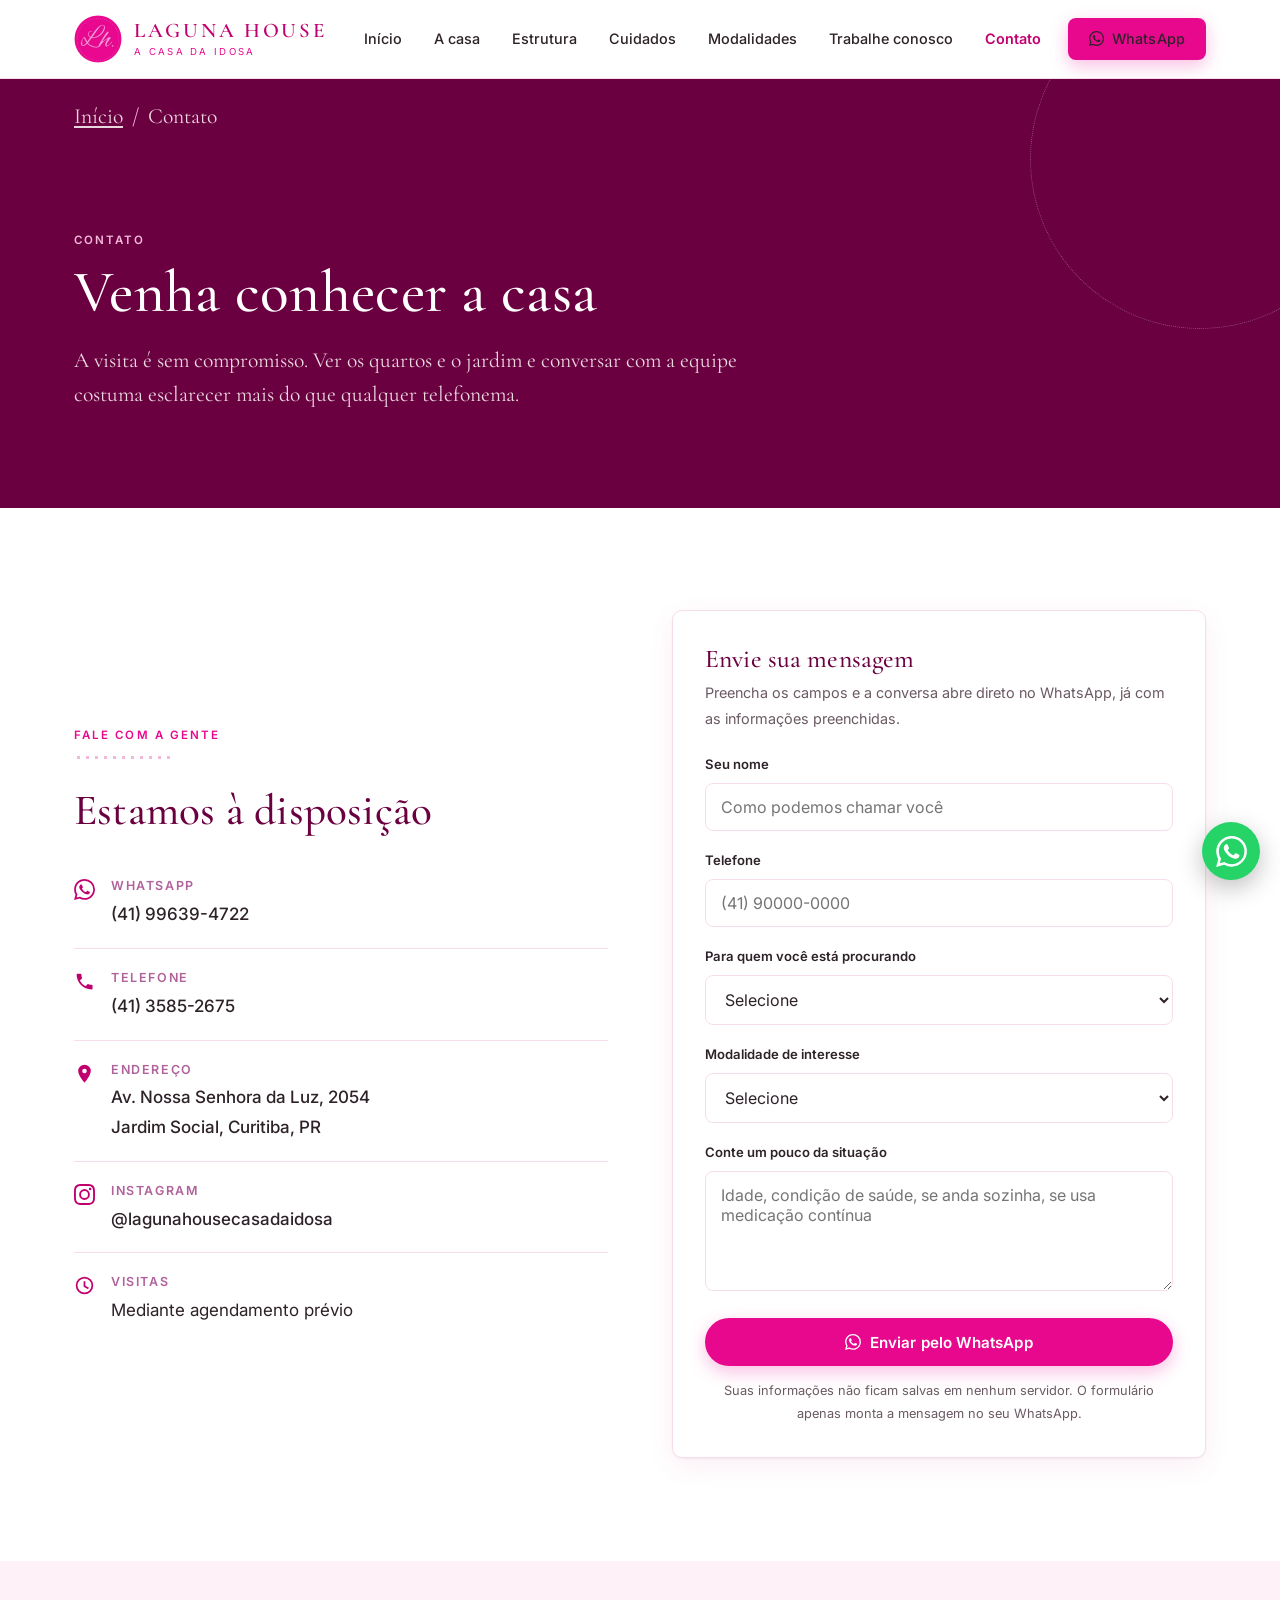
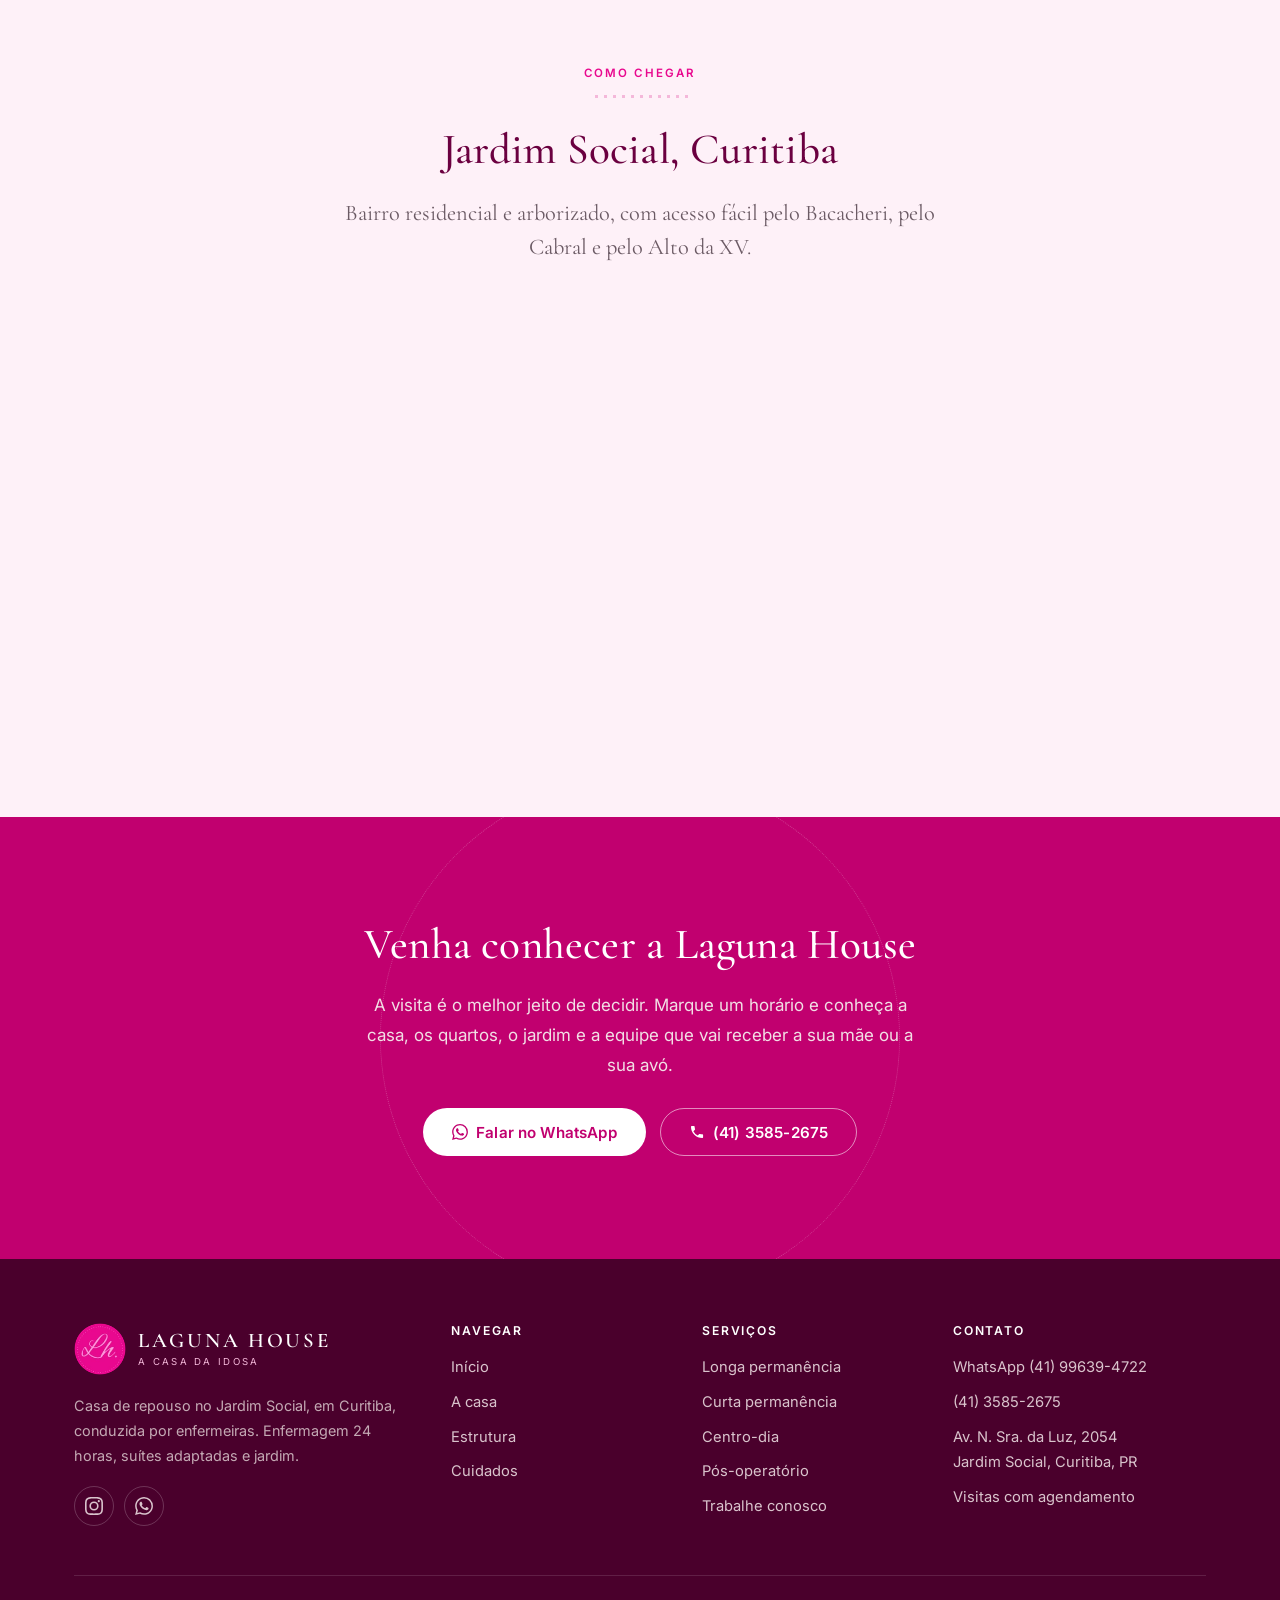
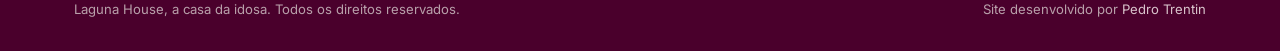
==== commit eda45a05: "site em pink, paleta da marca" ====
--- a/contato.html
+++ b/contato.html
@@ -14,14 +14,14 @@
 <meta property="og:title" content="Contato e localização | Laguna House">
 <meta property="og:description" content="WhatsApp (41) 99639-4722, telefone (41) 3585-2675 e endereço na Av. Nossa Senhora da Luz, 2054, Jardim Social, Curitiba. Agende uma visita.">
 <meta property="og:url" content="https://lagunahouse.vercel.app/contato.html">
-<meta property="og:image" content="https://lagunahouse.vercel.app/img/og.jpg">
+<meta property="og:image" content="https://lagunahouse.vercel.app/img/og' + SUF + '.jpg">
 <meta property="og:image:width" content="1200">
 <meta property="og:image:height" content="630">
 <meta name="twitter:card" content="summary_large_image">
 <meta name="geo.region" content="BR-PR">
 <meta name="geo.placename" content="Curitiba">
 <meta name="theme-color" content="#82002D">
-<link rel="icon" href="/favicon.ico" sizes="any"><link rel="apple-touch-icon" href="/img/apple-touch-icon.png">
+<link rel="icon" href="/favicon.ico" sizes="any"><link rel="apple-touch-icon" href="/img/apple-touch-icon-rosa.png">
 <link rel="preconnect" href="https://fonts.googleapis.com">
 <link rel="preconnect" href="https://fonts.gstatic.com" crossorigin>
 <link href="https://fonts.googleapis.com/css2?family=Cormorant+Garamond:wght@400;500;600&family=Inter:wght@400;500;600&display=swap" rel="stylesheet">
@@ -32,7 +32,7 @@
 <header class="topo">
   <div class="wrap topo-in">
     <a class="marca" href="index.html" aria-label="Laguna House, página inicial">
-      <img src="img/selo-96.webp" alt="" width="48" height="48">
+      <img src="img/selo-rosa-96.webp" alt="" width="48" height="48">
       <span class="marca-txt"><span class="marca-nome">Laguna House</span><span class="marca-sub">A casa da idosa</span></span>
     </a>
     <button class="menu-btn" aria-label="Abrir menu" aria-expanded="false" aria-controls="menu">
@@ -150,7 +150,7 @@
     <div class="rodape-grade">
       <div>
         <a class="marca" href="index.html">
-          <img src="img/selo-96.webp" alt="" width="52" height="52">
+          <img src="img/selo-rosa-96.webp" alt="" width="52" height="52">
           <span class="marca-txt"><span class="marca-nome">Laguna House</span><span class="marca-sub">A casa da idosa</span></span>
         </a>
         <p class="rodape-sobre">Casa de repouso no Jardim Social, em Curitiba, conduzida por enfermeiras. Enfermagem 24 horas, suítes adaptadas e jardim.</p>
--- a/assets/site.css
+++ b/assets/site.css
@@ -390,3 +390,36 @@
   .btn:hover,.cartao:hover,.cartao-foto:hover{transform:none}
 }
 @media print{.topo,.zap,#revBotao,.rev{display:none!important}}
+
+/* Paleta rosa, pedida pela direção da casa em 28/08/2026.
+   O rosa vivo #E8088E é o do cartão de visita deles.
+   Para texto, link e botão entra o #C1006F, que é o mesmo rosa
+   um passo mais fechado, porque o vivo não tem contraste
+   suficiente para leitura corrida. */
+
+:root{
+  --bordo:#C1006F;        /* texto, links, botões */
+  --bordo-esc:#6B0040;    /* seções escuras e títulos */
+  --bordo-claro:#E8088E;  /* rosa da marca, detalhes */
+  --lilas:#B0629B;        /* etiquetas e apoio */
+  --lilas-claro:#F4B8DA;  /* pontilhados e marcadores */
+  --lilas-fundo:#FEF1F8;  /* faixa clara */
+  --creme:#FDF6F2;
+  --tinta:#2E2229;
+  --tinta-suave:#6B5A64;
+  --linha:#F7DDEC;
+  --sombra:0 1px 2px rgba(46,34,41,.05), 0 8px 28px rgba(193,0,111,.07);
+  --sombra-alta:0 2px 6px rgba(46,34,41,.06), 0 18px 48px rgba(193,0,111,.14);
+}
+
+.btn-primario{background:var(--bordo-claro);box-shadow:0 6px 18px rgba(232,8,142,.26)}
+.btn-primario:hover{background:var(--bordo)}
+.hero::after{
+  background:linear-gradient(105deg,rgba(74,0,44,.94) 0%,rgba(88,0,52,.84) 38%,rgba(107,0,64,.44) 72%,rgba(232,8,142,.22) 100%)
+}
+.faixa{background:var(--bordo-esc)}
+.cta-final{background:var(--bordo)}
+.rodape{background:#4A002C}
+.marca-sub{color:var(--bordo-claro)}
+.etiqueta{color:var(--bordo-claro)}
+.nota-google strong{color:var(--bordo)}
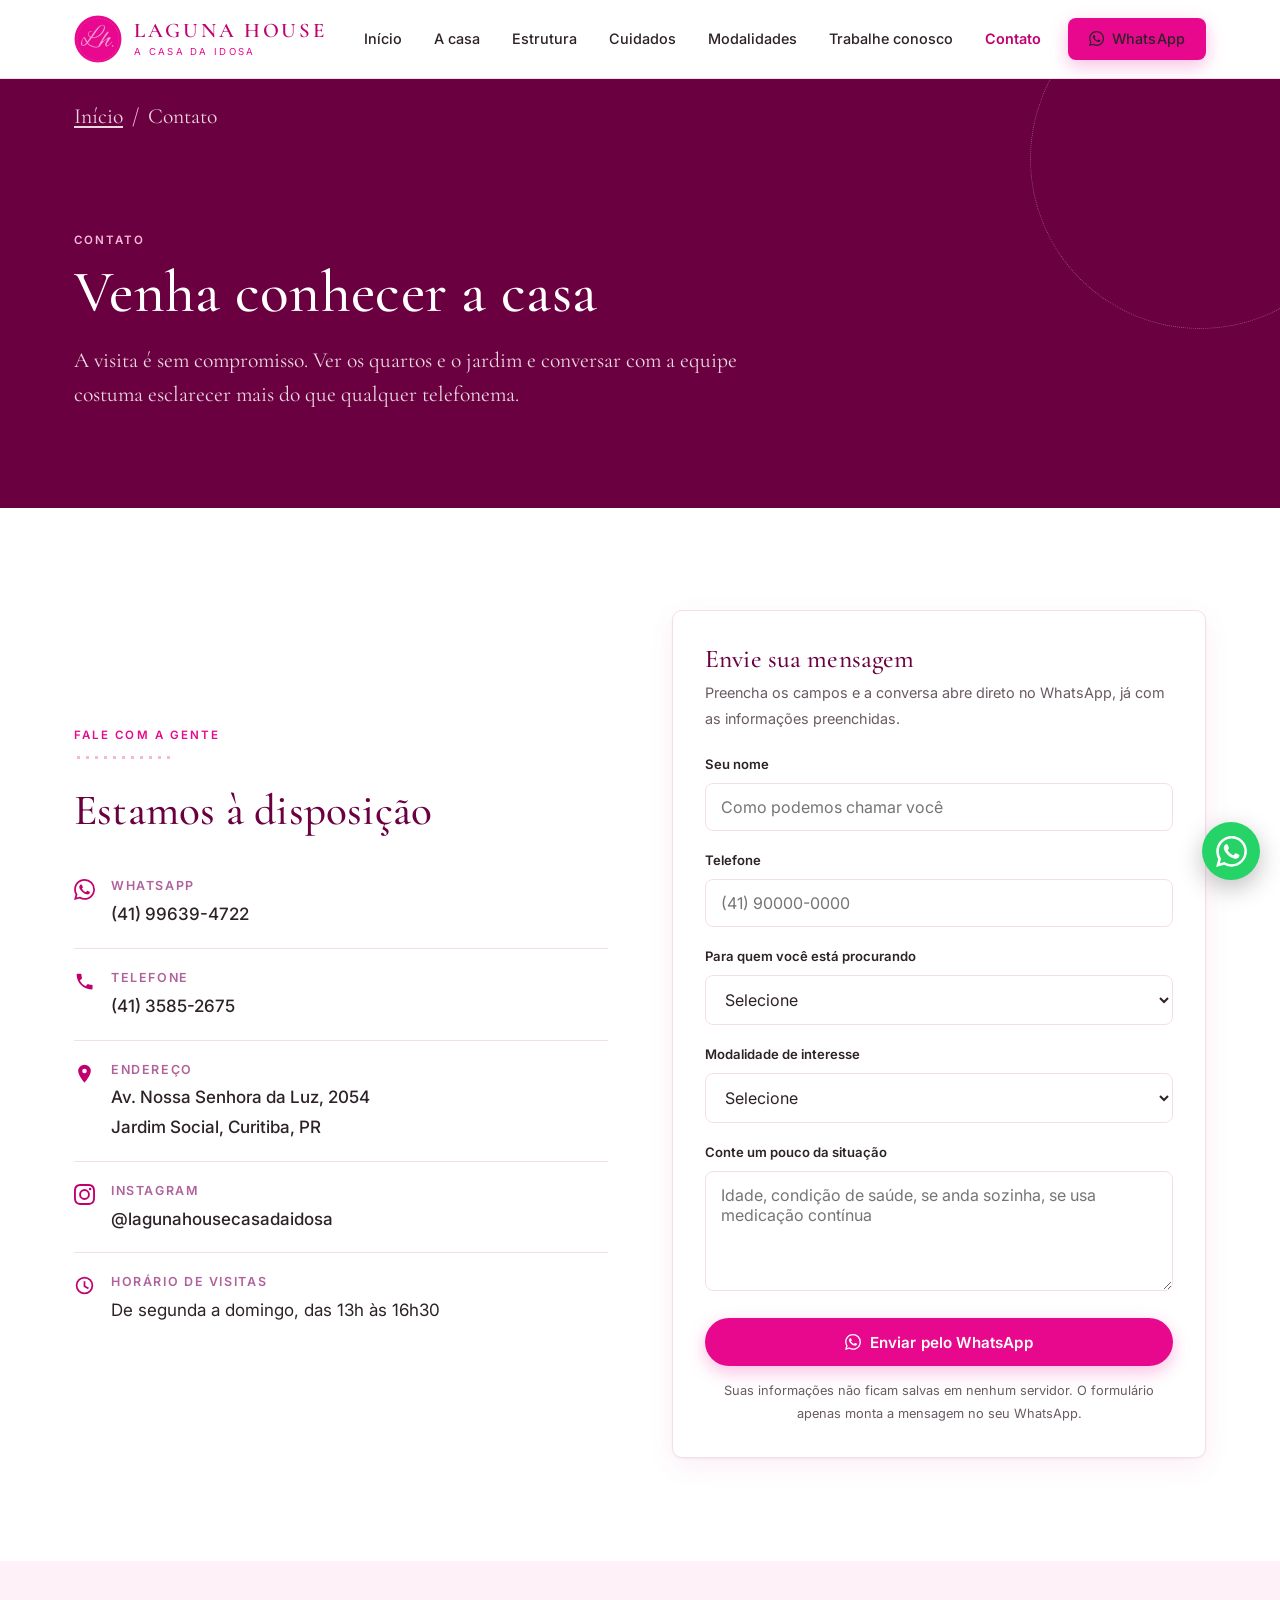
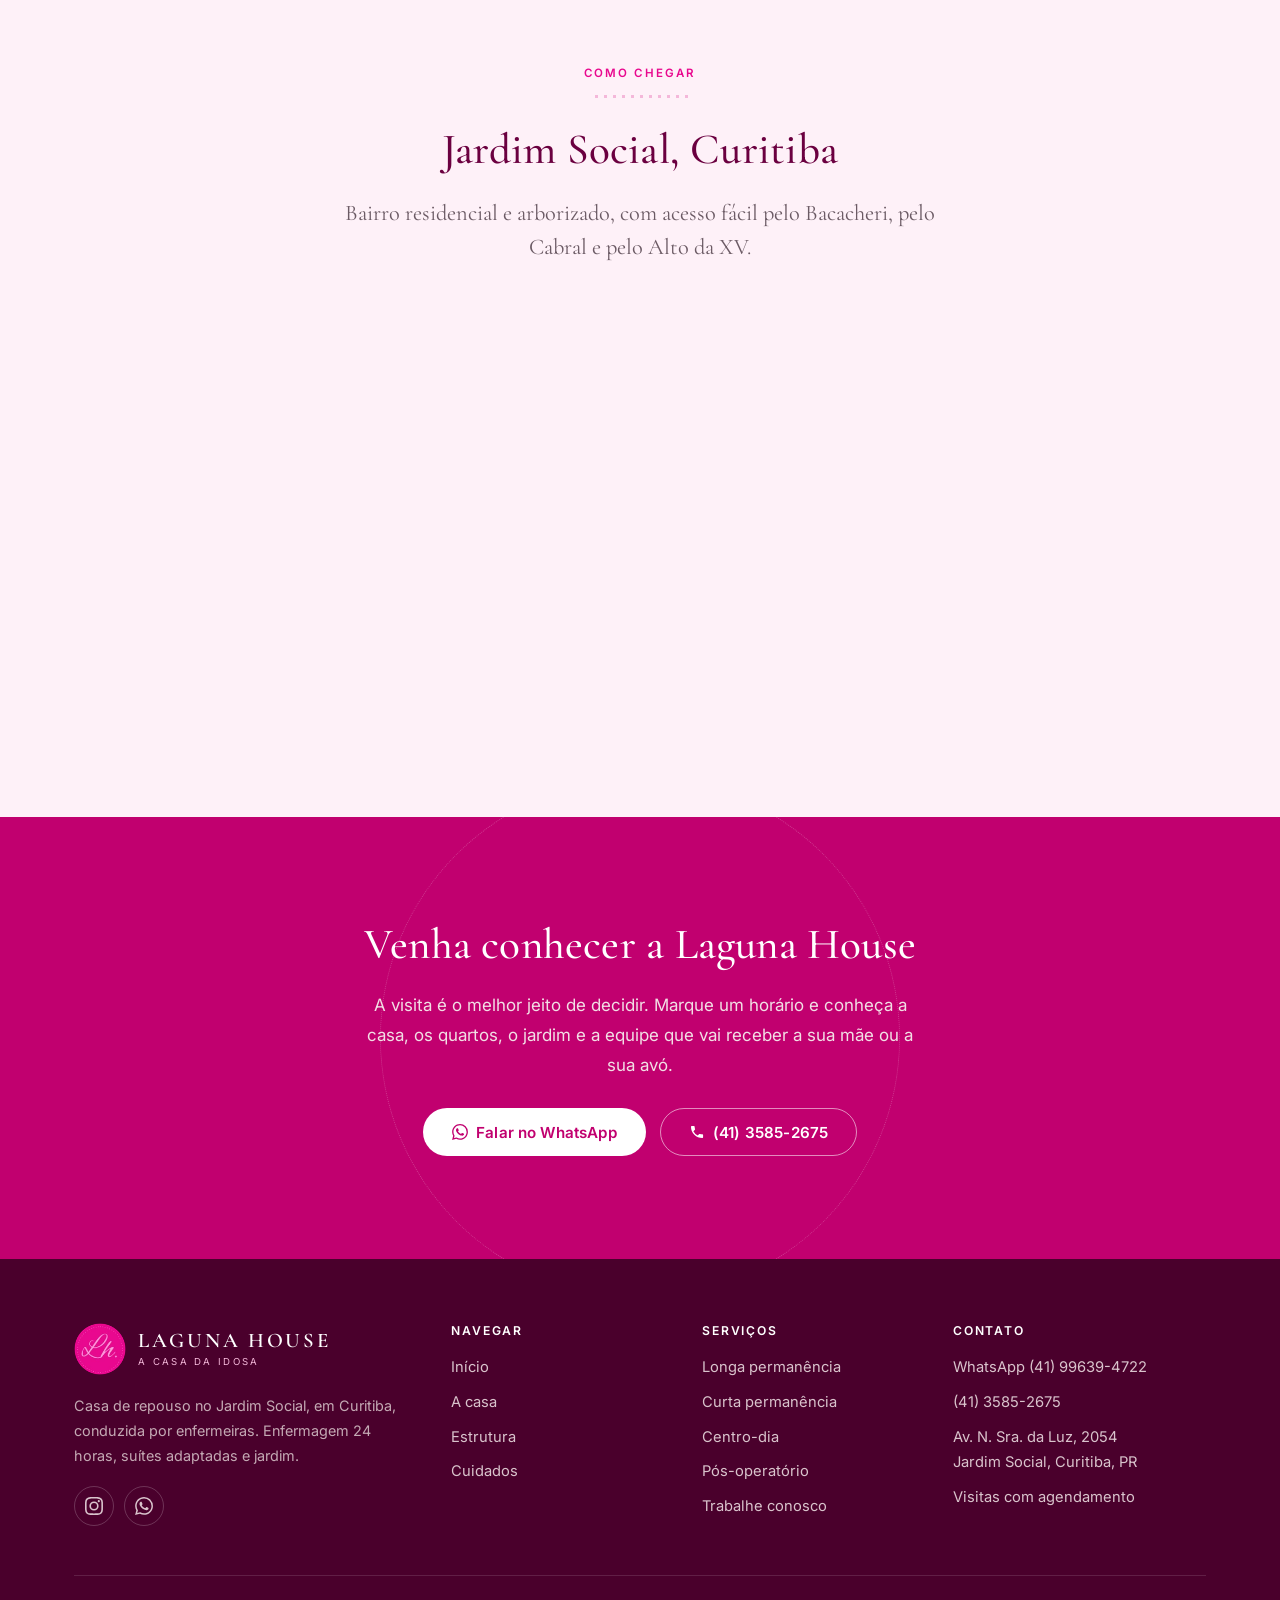
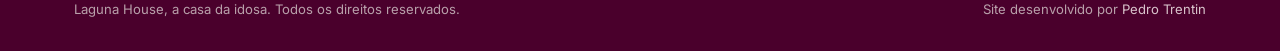
==== commit 36486589: "historia real da casa, fotos novas dos ambientes e horario de visita" ====
--- a/contato.html
+++ b/contato.html
@@ -72,9 +72,9 @@
           <li><svg class="ico" viewBox="0 0 24 24" aria-hidden="true" focusable="false"><path d="M6.6 10.8a15.1 15.1 0 0 0 6.6 6.6l2.2-2.2c.3-.3.7-.4 1.1-.2 1.2.4 2.4.6 3.7.6.6 0 1 .4 1 1V20c0 .6-.4 1-1 1A17 17 0 0 1 3 4c0-.6.4-1 1-1h3.5c.6 0 1 .4 1 1 0 1.3.2 2.5.6 3.7.1.4 0 .8-.2 1.1l-2.3 2z"/></svg><div><strong>Telefone</strong><a href="tel:+554135852675">(41) 3585-2675</a></div></li>
           <li><svg class="ico" viewBox="0 0 24 24" aria-hidden="true" focusable="false"><path d="M12 2a7.2 7.2 0 0 0-7.2 7.2C4.8 14.6 12 22.5 12 22.5s7.2-7.9 7.2-13.3A7.2 7.2 0 0 0 12 2zm0 9.8a2.6 2.6 0 1 1 0-5.2 2.6 2.6 0 0 1 0 5.2z"/></svg><div><strong>Endereço</strong><a href="https://www.google.com/maps/search/?api=1&query=Av.+Nossa+Senhora+da+Luz,+2054,+Jardim+Social,+Curitiba+PR" target="_blank" rel="noopener">Av. Nossa Senhora da Luz, 2054<br>Jardim Social, Curitiba, PR</a></div></li>
           <li><svg class="ico" viewBox="0 0 24 24" aria-hidden="true" focusable="false"><path d="M12 2.16c3.2 0 3.58.01 4.85.07 3.25.15 4.77 1.7 4.92 4.92.06 1.27.07 1.65.07 4.85 0 3.2-.01 3.58-.07 4.85-.15 3.23-1.66 4.77-4.92 4.92-1.27.06-1.64.07-4.85.07-3.2 0-3.58-.01-4.85-.07-3.26-.15-4.77-1.7-4.92-4.92-.06-1.27-.07-1.64-.07-4.85 0-3.2.01-3.58.07-4.85.15-3.23 1.66-4.77 4.92-4.92 1.27-.06 1.65-.07 4.85-.07zm0-2.16C8.74 0 8.33.01 7.05.07 2.7.27.28 2.69.07 7.05.01 8.33 0 8.74 0 12s.01 3.67.07 4.95c.2 4.36 2.62 6.78 6.98 6.98 1.28.06 1.69.07 4.95.07s3.67-.01 4.95-.07c4.35-.2 6.78-2.62 6.98-6.98.06-1.28.07-1.69.07-4.95s-.01-3.67-.07-4.95c-.2-4.35-2.62-6.78-6.98-6.98C15.67.01 15.26 0 12 0zm0 5.84a6.16 6.16 0 1 0 0 12.32 6.16 6.16 0 0 0 0-12.32zM12 16a4 4 0 1 1 0-8 4 4 0 0 1 0 8zm6.4-11.85a1.44 1.44 0 1 0 0 2.89 1.44 1.44 0 0 0 0-2.89z"/></svg><div><strong>Instagram</strong><a href="https://www.instagram.com/lagunahousecasadaidosa" target="_blank" rel="noopener">@lagunahousecasadaidosa</a></div></li>
-          <li><svg class="ico" viewBox="0 0 24 24" aria-hidden="true" focusable="false"><path d="M12 2a10 10 0 1 0 0 20 10 10 0 0 0 0-20zm0 18a8 8 0 1 1 0-16 8 8 0 0 1 0 16zm1-13h-2v6.4l5 3 1-1.7-4-2.4V7z"/></svg><div><strong>Visitas</strong><span>Mediante agendamento prévio</span></div></li>
+          <li><svg class="ico" viewBox="0 0 24 24" aria-hidden="true" focusable="false"><path d="M12 2a10 10 0 1 0 0 20 10 10 0 0 0 0-20zm0 18a8 8 0 1 1 0-16 8 8 0 0 1 0 16zm1-13h-2v6.4l5 3 1-1.7-4-2.4V7z"/></svg><div><strong>Horário de visitas</strong><span>De segunda a domingo, das 13h às 16h30</span></div></li>
         </ul>
-        <div class="rev"><strong>Confirmar:</strong> horário de atendimento ao telefone, horário e regra de visitas, e se existe e-mail institucional para colocar aqui. Confirmar também os dois telefones, o número 2054 e o CEP, porque o endereço e os contatos vieram do perfil no Escolha Sênior e do Instagram. O CEP foi retirado do site até a confirmação, porque a faixa que aparece no perfil não corresponde ao Jardim Social.</div>
+        <div class="rev"><strong>Confirmar:</strong> os dois telefones, o número 2054 e o CEP, porque o endereço e os contatos vieram do perfil no Escolha Sênior e do Instagram. O CEP foi retirado do site até a confirmação, porque a faixa que aparece no perfil não corresponde ao Jardim Social. Confirmar também o horário de atendimento ao telefone e se existe e-mail institucional. O horário de visitas veio da placa na recepção da casa.</div>
       </div>
       <div>
         <form class="form" data-zap="5541996394722" data-titulo="Contato pelo site da Laguna House">
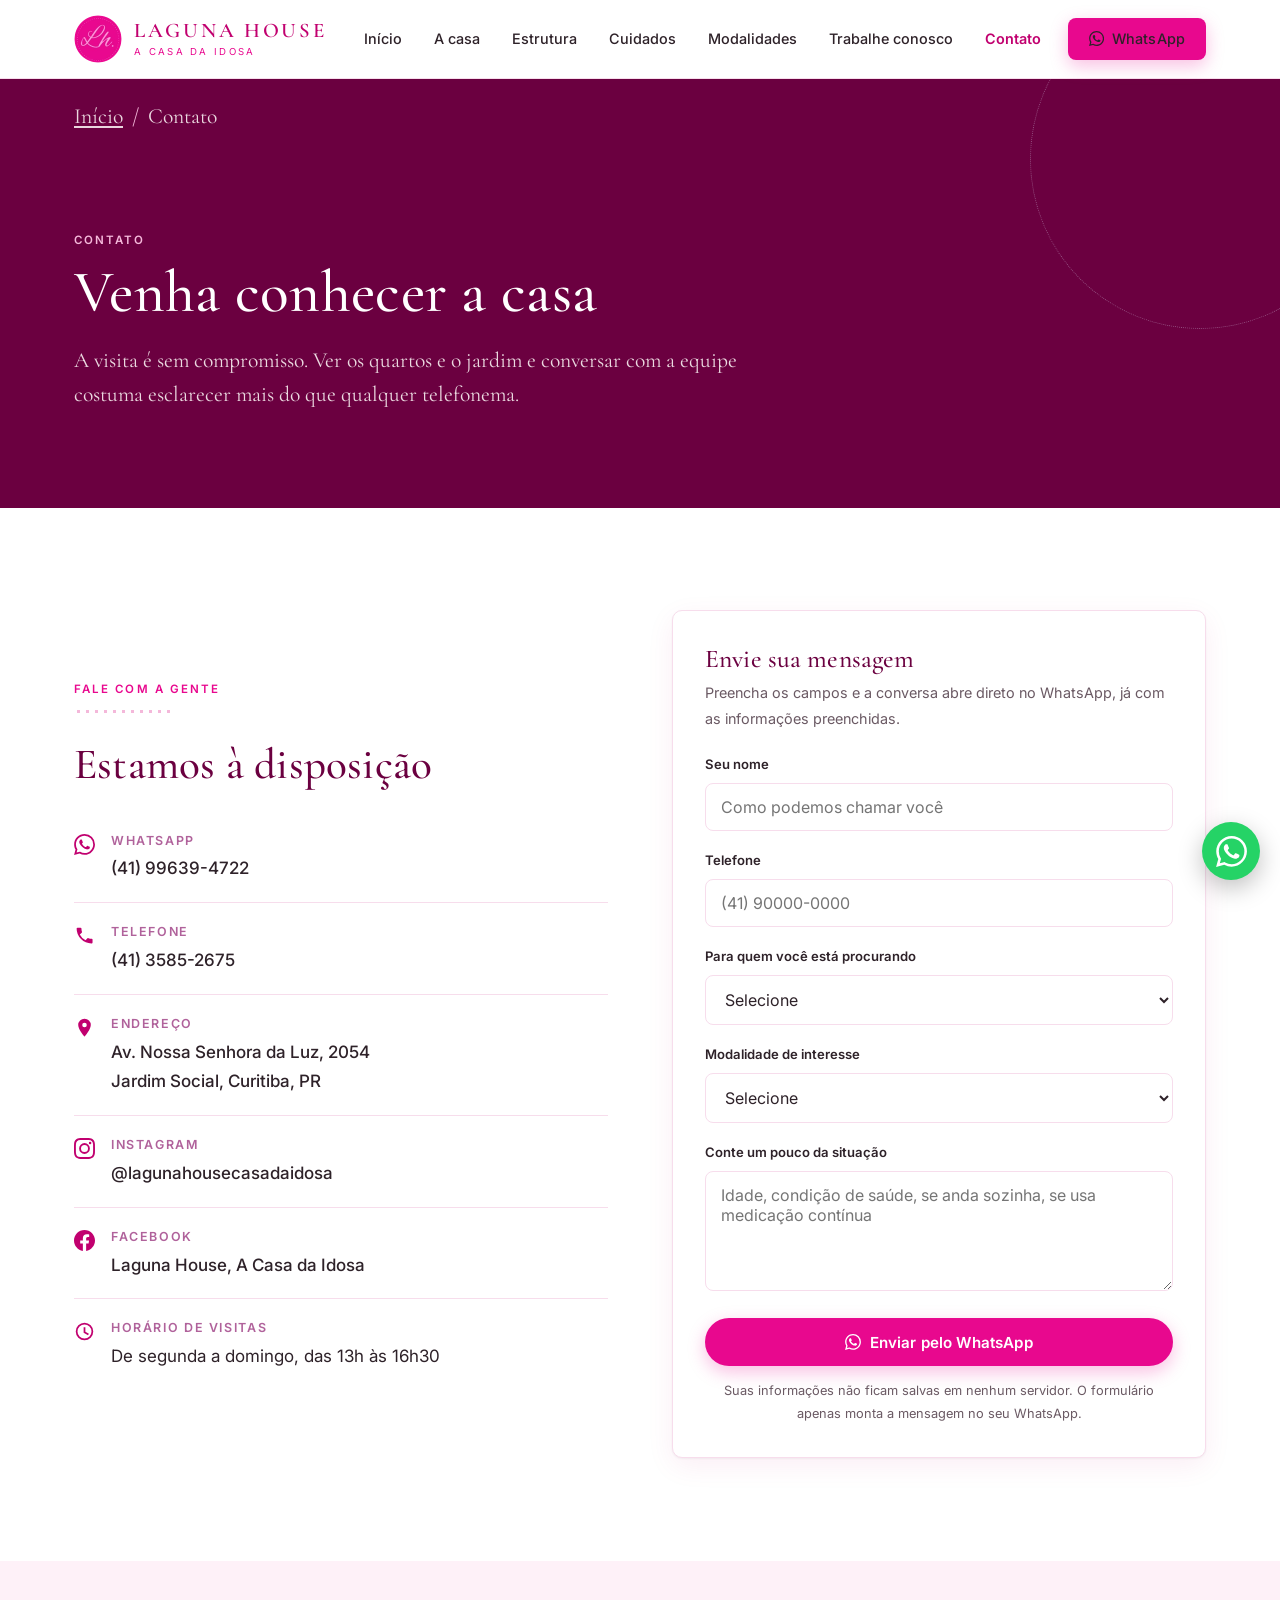
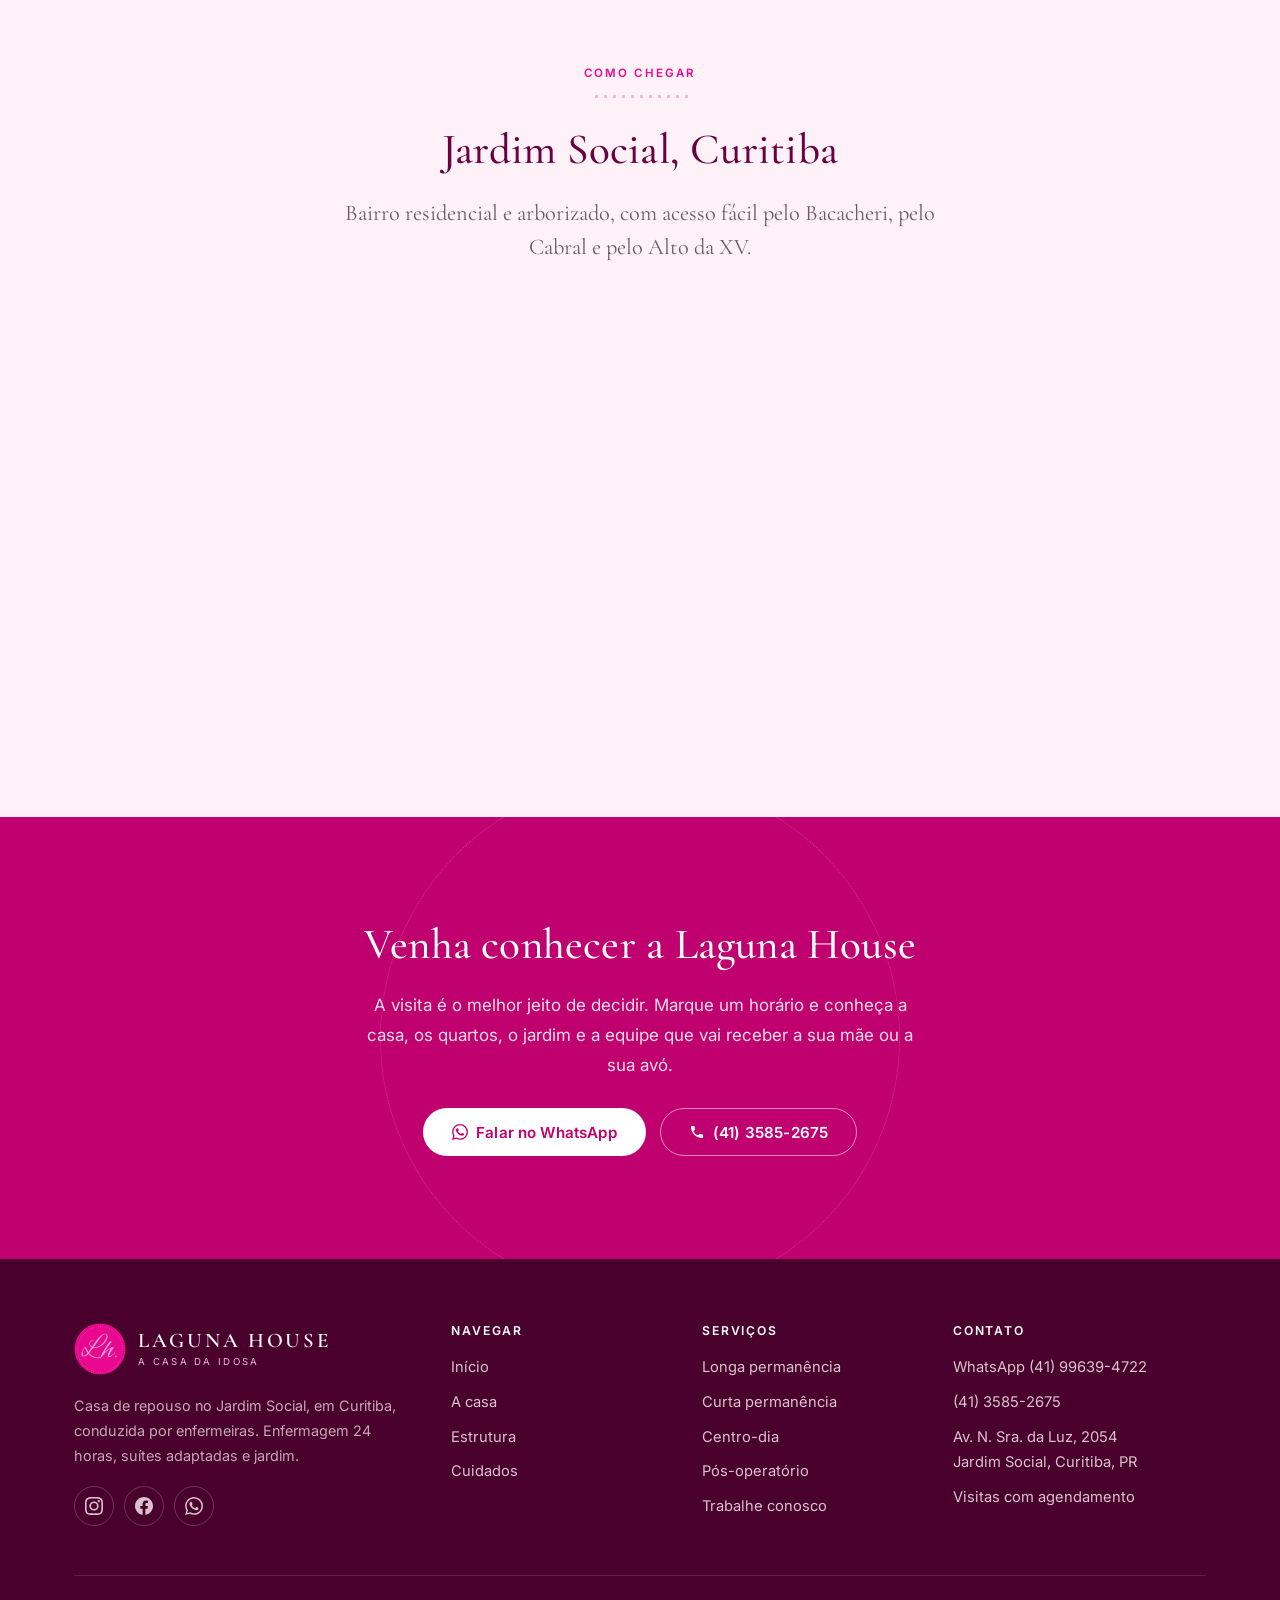
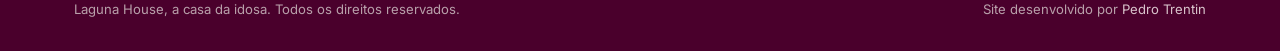
==== commit 34ef19f2: "dominio real, facebook e descricoes de seo corrigidas" ====
--- a/contato.html
+++ b/contato.html
@@ -7,14 +7,14 @@
 <meta name="description" content="WhatsApp (41) 99639-4722, telefone (41) 3585-2675 e endereço na Av. Nossa Senhora da Luz, 2054, Jardim Social, Curitiba. Agende uma visita.">
 <meta name="author" content="Laguna House">
 <meta name="robots" content="index,follow">
-<link rel="canonical" href="https://lagunahouse.vercel.app/contato.html">
+<link rel="canonical" href="https://casaderepousolaguna.com.br/contato.html">
 <meta property="og:type" content="website">
 <meta property="og:locale" content="pt_BR">
 <meta property="og:site_name" content="Laguna House">
 <meta property="og:title" content="Contato e localização | Laguna House">
 <meta property="og:description" content="WhatsApp (41) 99639-4722, telefone (41) 3585-2675 e endereço na Av. Nossa Senhora da Luz, 2054, Jardim Social, Curitiba. Agende uma visita.">
-<meta property="og:url" content="https://lagunahouse.vercel.app/contato.html">
-<meta property="og:image" content="https://lagunahouse.vercel.app/img/og' + SUF + '.jpg">
+<meta property="og:url" content="https://casaderepousolaguna.com.br/contato.html">
+<meta property="og:image" content="https://casaderepousolaguna.com.br/img/og-rosa.jpg">
 <meta property="og:image:width" content="1200">
 <meta property="og:image:height" content="630">
 <meta name="twitter:card" content="summary_large_image">
@@ -72,6 +72,7 @@
           <li><svg class="ico" viewBox="0 0 24 24" aria-hidden="true" focusable="false"><path d="M6.6 10.8a15.1 15.1 0 0 0 6.6 6.6l2.2-2.2c.3-.3.7-.4 1.1-.2 1.2.4 2.4.6 3.7.6.6 0 1 .4 1 1V20c0 .6-.4 1-1 1A17 17 0 0 1 3 4c0-.6.4-1 1-1h3.5c.6 0 1 .4 1 1 0 1.3.2 2.5.6 3.7.1.4 0 .8-.2 1.1l-2.3 2z"/></svg><div><strong>Telefone</strong><a href="tel:+554135852675">(41) 3585-2675</a></div></li>
           <li><svg class="ico" viewBox="0 0 24 24" aria-hidden="true" focusable="false"><path d="M12 2a7.2 7.2 0 0 0-7.2 7.2C4.8 14.6 12 22.5 12 22.5s7.2-7.9 7.2-13.3A7.2 7.2 0 0 0 12 2zm0 9.8a2.6 2.6 0 1 1 0-5.2 2.6 2.6 0 0 1 0 5.2z"/></svg><div><strong>Endereço</strong><a href="https://www.google.com/maps/search/?api=1&query=Av.+Nossa+Senhora+da+Luz,+2054,+Jardim+Social,+Curitiba+PR" target="_blank" rel="noopener">Av. Nossa Senhora da Luz, 2054<br>Jardim Social, Curitiba, PR</a></div></li>
           <li><svg class="ico" viewBox="0 0 24 24" aria-hidden="true" focusable="false"><path d="M12 2.16c3.2 0 3.58.01 4.85.07 3.25.15 4.77 1.7 4.92 4.92.06 1.27.07 1.65.07 4.85 0 3.2-.01 3.58-.07 4.85-.15 3.23-1.66 4.77-4.92 4.92-1.27.06-1.64.07-4.85.07-3.2 0-3.58-.01-4.85-.07-3.26-.15-4.77-1.7-4.92-4.92-.06-1.27-.07-1.64-.07-4.85 0-3.2.01-3.58.07-4.85.15-3.23 1.66-4.77 4.92-4.92 1.27-.06 1.65-.07 4.85-.07zm0-2.16C8.74 0 8.33.01 7.05.07 2.7.27.28 2.69.07 7.05.01 8.33 0 8.74 0 12s.01 3.67.07 4.95c.2 4.36 2.62 6.78 6.98 6.98 1.28.06 1.69.07 4.95.07s3.67-.01 4.95-.07c4.35-.2 6.78-2.62 6.98-6.98.06-1.28.07-1.69.07-4.95s-.01-3.67-.07-4.95c-.2-4.35-2.62-6.78-6.98-6.98C15.67.01 15.26 0 12 0zm0 5.84a6.16 6.16 0 1 0 0 12.32 6.16 6.16 0 0 0 0-12.32zM12 16a4 4 0 1 1 0-8 4 4 0 0 1 0 8zm6.4-11.85a1.44 1.44 0 1 0 0 2.89 1.44 1.44 0 0 0 0-2.89z"/></svg><div><strong>Instagram</strong><a href="https://www.instagram.com/lagunahousecasadaidosa" target="_blank" rel="noopener">@lagunahousecasadaidosa</a></div></li>
+          <li><svg class="ico" viewBox="0 0 24 24" aria-hidden="true" focusable="false"><path d="M24 12.07C24 5.44 18.63.07 12 .07S0 5.44 0 12.07c0 5.99 4.39 10.95 10.13 11.85v-8.38H7.08v-3.47h3.05V9.43c0-3.01 1.79-4.67 4.53-4.67 1.31 0 2.69.24 2.69.24v2.95h-1.52c-1.49 0-1.95.93-1.95 1.87v2.25h3.33l-.54 3.47h-2.8v8.38C19.61 23.02 24 18.06 24 12.07z"/></svg><div><strong>Facebook</strong><a href="https://www.facebook.com/profile.php?id=61567400305772" target="_blank" rel="noopener">Laguna House, A Casa da Idosa</a></div></li>
           <li><svg class="ico" viewBox="0 0 24 24" aria-hidden="true" focusable="false"><path d="M12 2a10 10 0 1 0 0 20 10 10 0 0 0 0-20zm0 18a8 8 0 1 1 0-16 8 8 0 0 1 0 16zm1-13h-2v6.4l5 3 1-1.7-4-2.4V7z"/></svg><div><strong>Horário de visitas</strong><span>De segunda a domingo, das 13h às 16h30</span></div></li>
         </ul>
         <div class="rev"><strong>Confirmar:</strong> os dois telefones, o número 2054 e o CEP, porque o endereço e os contatos vieram do perfil no Escolha Sênior e do Instagram. O CEP foi retirado do site até a confirmação, porque a faixa que aparece no perfil não corresponde ao Jardim Social. Confirmar também o horário de atendimento ao telefone e se existe e-mail institucional. O horário de visitas veio da placa na recepção da casa.</div>
@@ -156,6 +157,7 @@
         <p class="rodape-sobre">Casa de repouso no Jardim Social, em Curitiba, conduzida por enfermeiras. Enfermagem 24 horas, suítes adaptadas e jardim.</p>
         <div class="redes">
           <a href="https://www.instagram.com/lagunahousecasadaidosa" target="_blank" rel="noopener" aria-label="Instagram da Laguna House"><svg class="" viewBox="0 0 24 24" aria-hidden="true" focusable="false"><path d="M12 2.16c3.2 0 3.58.01 4.85.07 3.25.15 4.77 1.7 4.92 4.92.06 1.27.07 1.65.07 4.85 0 3.2-.01 3.58-.07 4.85-.15 3.23-1.66 4.77-4.92 4.92-1.27.06-1.64.07-4.85.07-3.2 0-3.58-.01-4.85-.07-3.26-.15-4.77-1.7-4.92-4.92-.06-1.27-.07-1.64-.07-4.85 0-3.2.01-3.58.07-4.85.15-3.23 1.66-4.77 4.92-4.92 1.27-.06 1.65-.07 4.85-.07zm0-2.16C8.74 0 8.33.01 7.05.07 2.7.27.28 2.69.07 7.05.01 8.33 0 8.74 0 12s.01 3.67.07 4.95c.2 4.36 2.62 6.78 6.98 6.98 1.28.06 1.69.07 4.95.07s3.67-.01 4.95-.07c4.35-.2 6.78-2.62 6.98-6.98.06-1.28.07-1.69.07-4.95s-.01-3.67-.07-4.95c-.2-4.35-2.62-6.78-6.98-6.98C15.67.01 15.26 0 12 0zm0 5.84a6.16 6.16 0 1 0 0 12.32 6.16 6.16 0 0 0 0-12.32zM12 16a4 4 0 1 1 0-8 4 4 0 0 1 0 8zm6.4-11.85a1.44 1.44 0 1 0 0 2.89 1.44 1.44 0 0 0 0-2.89z"/></svg></a>
+          <a href="https://www.facebook.com/profile.php?id=61567400305772" target="_blank" rel="noopener" aria-label="Facebook da Laguna House"><svg class="" viewBox="0 0 24 24" aria-hidden="true" focusable="false"><path d="M24 12.07C24 5.44 18.63.07 12 .07S0 5.44 0 12.07c0 5.99 4.39 10.95 10.13 11.85v-8.38H7.08v-3.47h3.05V9.43c0-3.01 1.79-4.67 4.53-4.67 1.31 0 2.69.24 2.69.24v2.95h-1.52c-1.49 0-1.95.93-1.95 1.87v2.25h3.33l-.54 3.47h-2.8v8.38C19.61 23.02 24 18.06 24 12.07z"/></svg></a>
           <a href="https://wa.me/5541996394722?text=Ol%C3%A1%21%20Vim%20pelo%20site%20e%20gostaria%20de%20informa%C3%A7%C3%B5es%20sobre%20a%20Laguna%20House." target="_blank" rel="noopener" aria-label="WhatsApp da Laguna House"><svg class="" viewBox="0 0 24 24" aria-hidden="true" focusable="false"><path d="M17.5 14.4c-.3-.15-1.76-.87-2.03-.97-.27-.1-.47-.15-.67.15-.2.3-.77.97-.94 1.16-.17.2-.35.22-.64.08-.3-.15-1.26-.47-2.4-1.48-.88-.79-1.48-1.76-1.65-2.06-.17-.3-.02-.46.13-.6.13-.14.3-.35.44-.53.15-.17.2-.3.3-.5.1-.19.05-.37-.02-.52-.08-.15-.67-1.61-.92-2.2-.24-.58-.49-.5-.67-.51h-.57c-.2 0-.52.07-.79.37-.27.3-1.04 1.02-1.04 2.48s1.07 2.87 1.21 3.07c.15.2 2.1 3.2 5.08 4.49.71.3 1.26.49 1.7.62.71.23 1.36.2 1.87.12.57-.09 1.75-.72 2-1.41.25-.7.25-1.29.18-1.42-.08-.12-.28-.2-.57-.34m-5.42 7.4a9.87 9.87 0 0 1-5.03-1.38l-.36-.21-3.74.98 1-3.65-.24-.37A9.86 9.86 0 0 1 2.2 11.9C2.2 6.45 6.63 2.02 12.08 2.02a9.82 9.82 0 0 1 6.99 2.9 9.83 9.83 0 0 1 2.89 6.99c0 5.45-4.44 9.88-9.88 9.88m8.41-18.3A11.82 11.82 0 0 0 12.08 0C5.52 0 .19 5.34.18 11.9c0 2.1.55 4.14 1.59 5.95L.08 24l6.3-1.65a11.88 11.88 0 0 0 5.69 1.45h.01c6.55 0 11.89-5.34 11.89-11.9a11.82 11.82 0 0 0-3.48-8.4z"/></svg></a>
         </div>
       </div>
